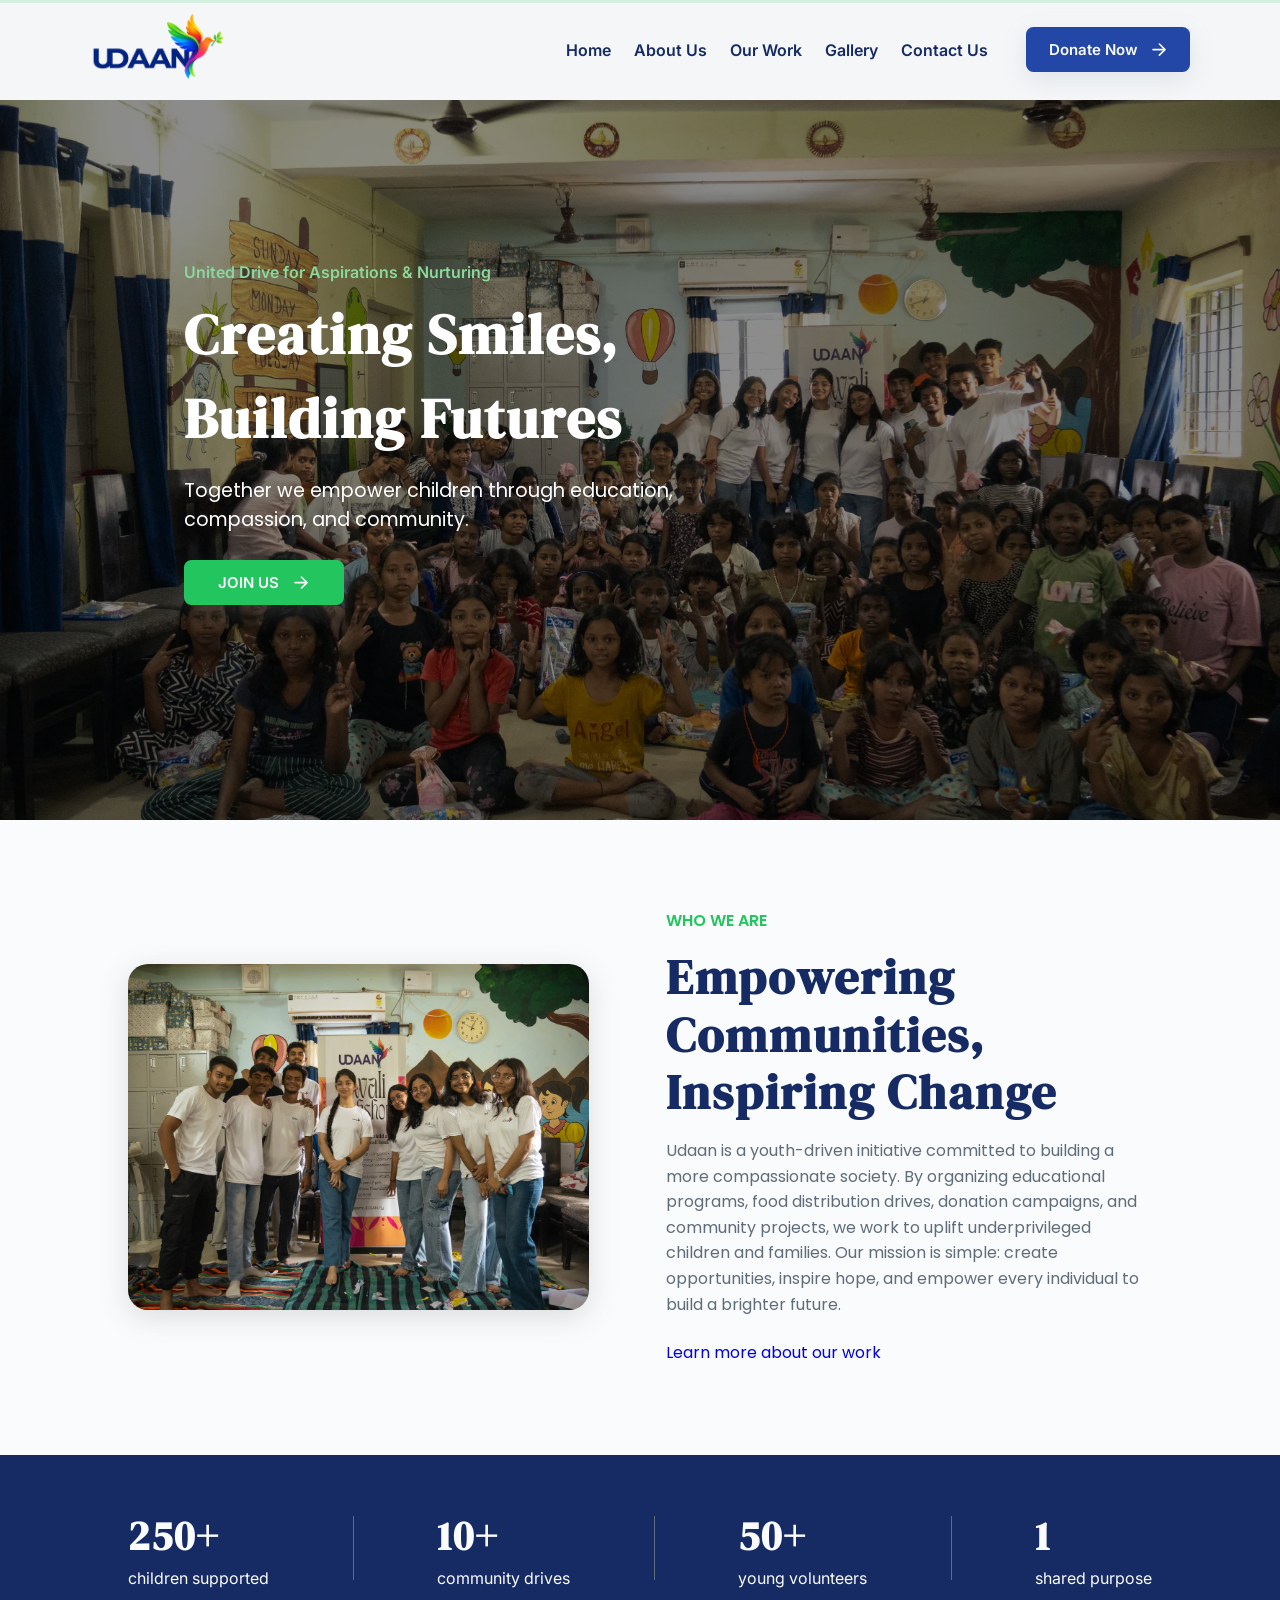
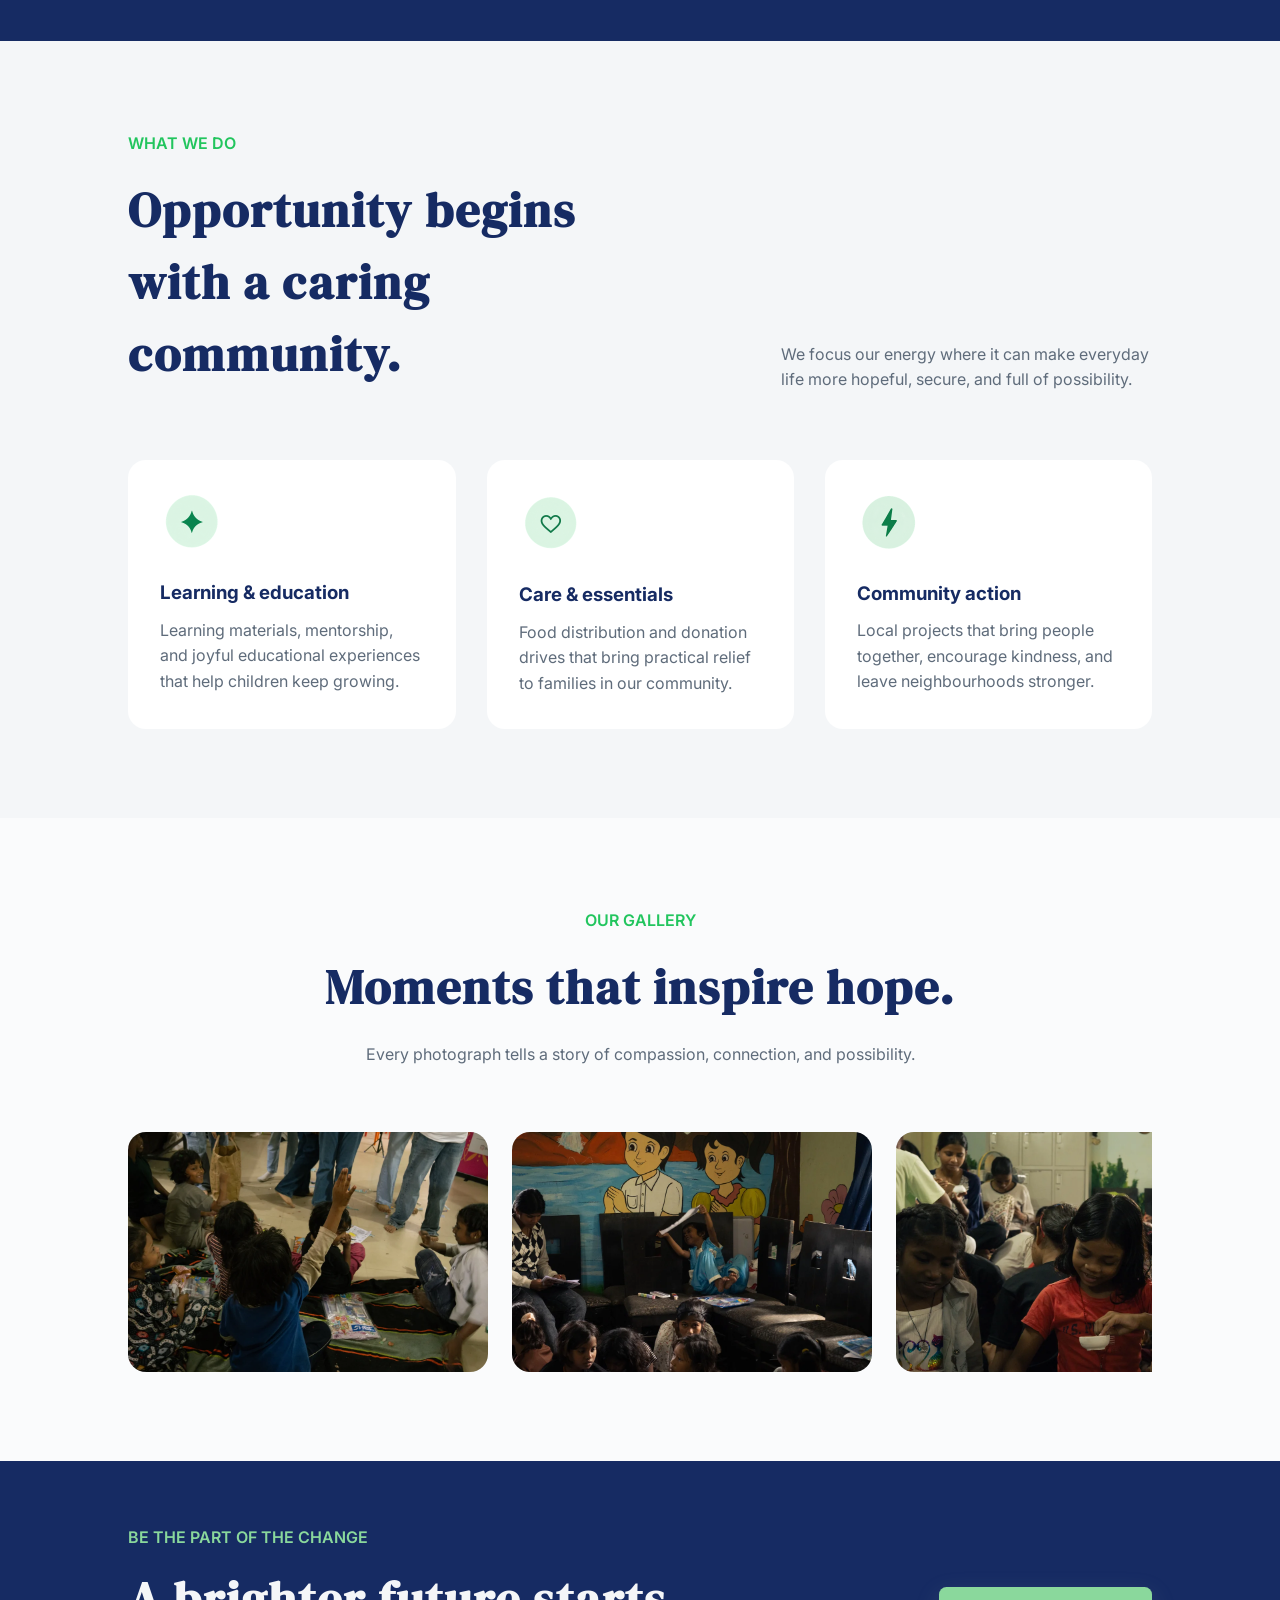
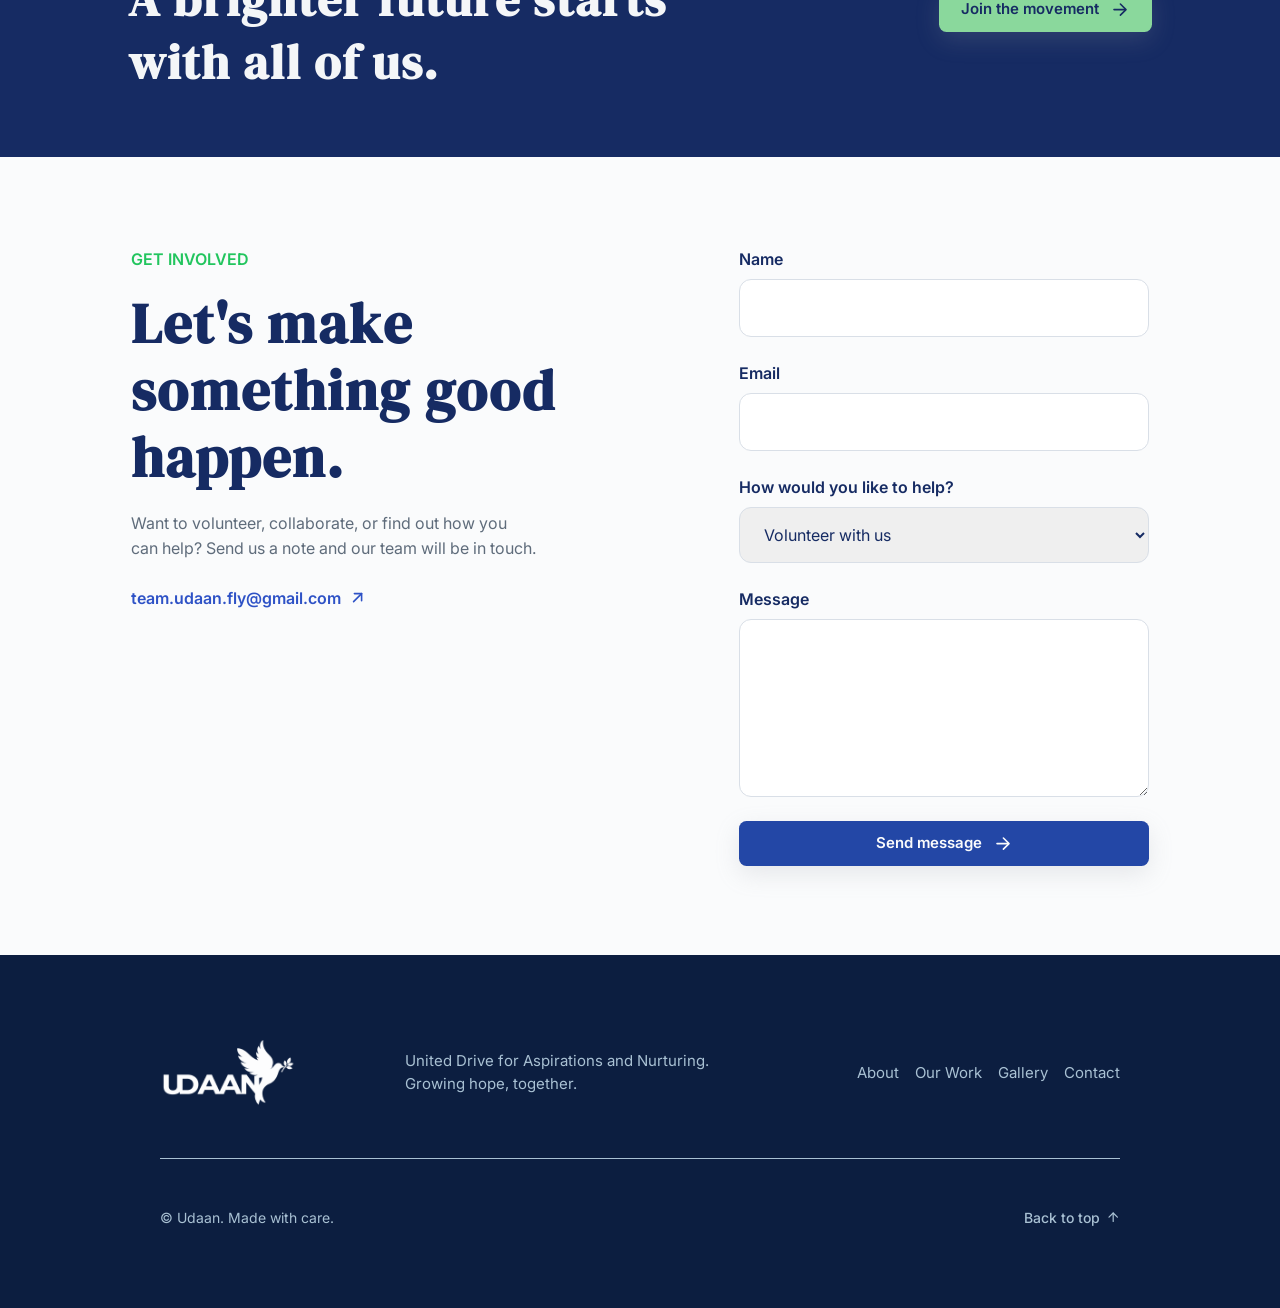
==== index.html @ dbf65c21 "Adjusted layout accross smaller screen sized devices" ====
<!DOCTYPE html>
<html lang="en">
<head>
   <meta charset="UTF-8">
   <meta name="viewport" content="width=device-width, initial-scale=1.0">
   <meta name="description"
          content="Udaan is a youth-led nonprofit organization dedicated to empowering underprivileged communities through education, community service, donation drives, and social impact initiatives.">
   <meta name="robots" content="index, follow">
   <link rel="icon"
          type="image/png"
          sizes="32x32"
          href="assets/icons/favicon.png">
   <link rel="canonical" href="https://udaan-website-9jr.pages.dev/">

   <!-- Open Graph (Facebook, WhatsApp, LinkedIn, Discord) -->
   <meta property="og:type" content="website">
   <meta property="og:url" content="https://udaan-website-9jr.pages.dev/">
   <meta property="og:site_name" content="Udaan">
   <meta property="og:locale" content="en_US">
   <meta property="og:title" content="Udaan | United Drive for Aspirations and Nurturing">
   <meta property="og:description" content="Building hope through education, compassion, and community. Join us in creating meaningful change.">
   <meta property="og:image" content="https://udaan-website-9jr.pages.dev/assets/img/og-image.jpg">
   <meta property="og:image:secure_url" content="https://udaan-website-9jr.pages.dev/assets/img/og-image.jpg">
   <meta property="og:image:type" content="image/jpeg">
   <meta property="og:image:width" content="1200">
   <meta property="og:image:height" content="630">
   <meta property="og:image:alt" content="Udaan - United Drive for Aspirations and Nurturing">

   <!-- Twitter / X Cards -->
   <meta name="twitter:card" content="summary_large_image">
   <meta name="twitter:url" content="https://udaan-website-9jr.pages.dev/">
   <meta name="twitter:title" content="Udaan | United Drive for Aspirations and Nurturing">
   <meta name="twitter:description" content="Building hope through education, compassion, and community. Join us in creating meaningful change.">
   <meta name="twitter:image" content="https://udaan-website-9jr.pages.dev/assets/img/og-image.jpg">
   <meta name="twitter:image:alt" content="Udaan - United Drive for Aspirations and Nurturing">

   <link
      rel="preload"
      as="image"
      href="assets/img/hero.webp">
   <title>Udaan - United Drive for Aspirations And Nurturing</title>
   <link rel="stylesheet" href="css/main.css">
</head>
<body>
   <!-- Loading Screen -->
   <div id="preloader" aria-hidden="true">
      <div class="preloader-inner">
         <img src="assets/logo/logo.webp" alt="Udaan Logo" class="preloader-logo" width="170" height="85">
         <div class="preloader-progress" role="progressbar" aria-label="Loading Udaan">
            <div class="preloader-progress-bar"></div>
         </div>
      </div>
   </div>
   <noscript>
      <style>#preloader { display: none !important; }</style>
   </noscript>
   <div class="scroll-progress" aria-hidden="true"><span class="scroll-progress-bar"></span></div>
   <header>
      <nav>
      <div class="logo" id="top">
         <a href="index.html">
            <img src="assets/logo/logo.webp" alt="Udaan - United Drive for Aspirations And Nurturing">
         </a>
      </div>
      <button class="nav-toggle" type="button" aria-expanded="false" aria-controls="primary-navigation" aria-label="Open navigation menu">
         <span></span><span></span><span></span>
      </button>
      <ul id="primary-navigation">
         <li><a href="#top">Home</a></li>
         <li><a href="#about">About Us</a></li>
         <li><a href="#our-work">Our Work</a></li>
         <li><a href="#gallery">Gallery</a></li>
         <li><a href="#contact">Contact Us</a></li>
      </ul>
      <a href="pages/donation.html" class="btn">
            <span>Donate Now</span>

            <svg
               class="arrow"
               xmlns="http://www.w3.org/2000/svg"
               viewBox="0 0 24 24"
               fill="none"
               stroke="currentColor"
               stroke-width="2"
               stroke-linecap="round"
               stroke-linejoin="round">

               <path d="M5 12h14"/>
               <path d="m13 5 7 7-7 7"/>
            </svg>
         </a>
   </nav>
   </header>
   
   <section class="hero">

      <img src="assets/img/hero.webp" class="hero-image" alt="Udaan-Background" fetchpriority="high" decoding="async">
   
      <div class="hero-content">
         <span class="accent-txt">United Drive for Aspirations & Nurturing</span>
         <h1>Creating Smiles, Building Futures</h1>

        <p>
            Together we empower children through education,
            compassion, and community.
        </p>

        <a href="http://tinyurl.com/join-team-udaan" class="btn">
            <span>JOIN US</span>

            <svg
               class="arrow"
               xmlns="http://www.w3.org/2000/svg"
               viewBox="0 0 24 24"
               fill="none"
               stroke="currentColor"
               stroke-width="2"
               stroke-linecap="round"
               stroke-linejoin="round">

               <path d="M5 12h14"/>
               <path d="m13 5 7 7-7 7"/>
            </svg>
         </a>
      </div>
   </section>
   <Section class="about" id="about">
      <img src="assets/img/about.webp" alt="About Udaan" loading="lazy" decoding="async">
      <div class="abt-content">
         <span class="accent-txt">
            WHO WE ARE
         </span>
         <h2>Empowering Communities, Inspiring Change</h2>
         <p>Udaan is a youth-driven initiative committed to building a more compassionate society. By organizing educational programs, food distribution drives, donation campaigns, and community projects, we work to uplift underprivileged children and families. Our mission is simple: create opportunities, inspire hope, and empower every individual to build a brighter future.</p>
         <a href="https://www.instagram.com/team.udaan.fly/">Learn more about our work</a>
      </div>
   </Section>
   <section class="stats">
      <div class="stats-card">
         <h2>250+</h2>
         children supported
      </div>
      <div class="line-vertical"></div>
      <div class="stats-card">
         <h2>10+</h2>
         community drives
      </div>
      <div class="line-vertical"></div>
      <div class="stats-card">
         <h2>50+</h2>
         young volunteers
      </div>
      <div class="line-vertical"></div>
      <div class="stats-card">
         <h2>1</h2>
         shared purpose
      </div>
   </section>
   <section class="our-work" id="our-work">
      <div class="our-work-content">
         <div class="our-work-content-left">
            <span class="accent-txt"> WHAT WE DO </span>
            <h2>Opportunity begins with a caring community.</h2>
         </div>
         <div class="our-work-content-right">
            <p>
               We focus our energy where it can make everyday life more hopeful, secure, and full of possibility.
            </p>
         </div>
      </div>
      <div class="our-work-cards">
         <div class="cards">
            <img src="assets/icons/sparkle.png" alt="icon" loading="lazy" decoding="async">
            <h3>Learning & education</h3>
            <p>Learning materials, mentorship, and joyful educational experiences that help children keep growing.</p>
         </div>
         <div class="cards">
            <img src="assets/icons/heart.png" alt="icon" loading="lazy" decoding="async">
            <h3>Care & essentials</h3>
            <p>Food distribution and donation drives that bring practical relief to families in our community.</p>
         </div>
         <div class="cards">
            <img src="assets/icons/bolt.png" alt="icon" loading="lazy" decoding="async">
            <h3>Community action</h3>
            <p>Local projects that bring people together, encourage kindness, and leave neighbourhoods stronger.</p>
         </div>
      </div>
   </section>
   <section class="gallery" id="gallery">
      <div class="gallery-content">
         <span class="accent-txt">OUR GALLERY</span>
         <h2>Moments that inspire hope.</h2>
         <p>Every photograph tells a story of compassion, connection, and possibility.</p>
      </div>
      <div class="carousel">
         <div class="carousel-track">

            <div class="carousel-img"><img src="assets/gallery/1.webp" alt="Gallery image 1" decoding="async"></div>
            <div class="carousel-img"><img src="assets/gallery/2.webp" alt="Gallery image 2" decoding="async"></div>
            <div class="carousel-img"><img src="assets/gallery/3.webp" alt="Gallery image 3" decoding="async"></div>
            <div class="carousel-img"><img src="assets/gallery/4.webp" alt="Gallery image 4" loading="lazy" decoding="async"></div>
            <div class="carousel-img"><img src="assets/gallery/5.webp" alt="Gallery image 5" loading="lazy" decoding="async"></div>

            <!-- Duplicate -->
            <div class="carousel-img"><img src="assets/gallery/1.webp" alt="Gallery image 1" decoding="async"></div>
            <div class="carousel-img"><img src="assets/gallery/2.webp" alt="Gallery image 2" decoding="async"></div>
            <div class="carousel-img"><img src="assets/gallery/3.webp" alt="Gallery image 3" decoding="async"></div>
            <div class="carousel-img"><img src="assets/gallery/4.webp" alt="Gallery image 4" loading="lazy" decoding="async"></div>
            <div class="carousel-img"><img src="assets/gallery/5.webp" alt="Gallery image 5" loading="lazy" decoding="async"></div>

         </div>
      </div>
   </section>
   <section class="join-movement">
      <div class="join-movement-left">
         <span class="accent-txt">BE THE PART OF THE CHANGE</span>
         <h2>A brighter future starts with all of us.</h2>
      </div>
      <div class="join-movement-right">
         <a href="#contact" class="btn">
            <span>Join the movement</span>

            <svg
               class="arrow"
               xmlns="http://www.w3.org/2000/svg"
               viewBox="0 0 24 24"
               fill="none"
               stroke="currentColor"
               stroke-width="2"
               stroke-linecap="round"
               stroke-linejoin="round">

               <path d="M5 12h14"/>
               <path d="m13 5 7 7-7 7"/>
            </svg>
         </a>
      </div>
   </section>
   <section class="work-together" id="contact">
      <div class="work-together-content">
         <span class="accent-txt">GET INVOLVED</span>
         <h2>Let's make something good happen.</h2>
         <p>Want to volunteer, collaborate, or find out how you <br> can help?  Send us a note and our team will be in touch.</p>
         <a href="mailto:team.udaan.fly@gmail.com" class="contact-link">
            <span>team.udaan.fly@gmail.com</span>

            <svg class="arrow" xmlns="http://www.w3.org/2000/svg"
               viewBox="0 0 24 24"
               fill="none"
               stroke="currentColor"
               stroke-width="2"
               stroke-linecap="round"
               stroke-linejoin="round">

               <path d="M7 17 17 7"/>
               <path d="M8 7h9v9"/>

            </svg>
         </a>
      </div>
      <form class="contact-form" action="https://api.web3forms.com/submit" method="POST">
         <input type="hidden" name="access_key" value="5a72891d-c85a-4fe2-9e20-1297d6a73a6e">

        <div class="form-group">
            <label for="name">Name</label>
            <input
                type="text"
                id="name"
                name="name"
                
                required>
        </div>

        <div class="form-group">
            <label for="email">Email</label>
            <input
                type="email"
                id="email"
                name="email"
                
                required>
        </div>

        <div class="form-group">
            <label for="help">How would you like to help?</label>

            <select id="help" name="help">
                <option value="volunteer">Volunteer with us</option>
                <option value="donate">Donate</option>
                <option value="partner">Partner with us</option>
                <option value="sponsor">Sponsor an event</option>
                <option value="other">Other</option>
            </select>
        </div>

        <div class="form-group">
            <label for="message">Message</label>

            <textarea
                id="message"
                name="message"
                rows="6"
                ></textarea>
        </div>

        <button type="submit" class="btn">
            <span>Send message</span>

            <svg
                class="arrow"
                xmlns="http://www.w3.org/2000/svg"
                width="20"
                height="20"
                viewBox="0 0 24 24"
                fill="none"
                stroke="currentColor"
                stroke-width="2"
                stroke-linecap="round"
                stroke-linejoin="round">

                <path d="M5 12h14"/>
                <path d="m13 5 7 7-7 7"/>

            </svg>
        </button>

      </form>
   </section>
   <footer>
      <div class="footer-up">
         <img src="assets/logo/logo.webp" alt="Udaan Logo" loading="lazy" decoding="async">
         <p>United Drive for Aspirations and Nurturing. <br> Growing hope, together.</p>
         <ul>
            <li><a href="#about">About</a></li>
            <li><a href="#our-work">Our Work</a></li>
            <li><a href="#gallery">Gallery</a></li>
            <li><a href="#contact">Contact</a></li>
         </ul>
      </div>
      <div class="line-horizontal"></div>
      <div class="footer-down">
         <span class="copyright">&copy; Udaan. Made with care.</span>
         <a href="#top" class="back-to-top">
            <span>Back to top</span>

            <svg
               class="arrow-up"
               xmlns="http://www.w3.org/2000/svg"
               viewBox="0 0 24 24"
               fill="none"
               stroke="currentColor"
               stroke-width="2"
               stroke-linecap="round"
               stroke-linejoin="round">

               <path d="M12 19V5"/>
               <path d="m5 12 7-7 7 7"/>

            </svg>
         </a>
      </div>
   </footer>
   <script src="js/script.js"></script>
</body>
</html>
---- css/main.css ----
@import url('https://fonts.googleapis.com/css2?family=Inter:wght@100..900&family=Montserrat:wght@100..900&family=Poppins:wght@100;200;300;400;500;600;700;800;900&display=swap');
@import url('https://fonts.googleapis.com/css2?family=DM+Serif+Display:ital@0;1&display=swap');

:root {
   --primary-bg: #FAFBFC;
   --secondary-bg: #F4F6F8;
   --darker-bg: #0C1E40;
   --cards: #ffffff;
   --primary-text: #162B63;
   --secondary-text: #5F6C7B;
   --primary-button: #2347A6;
   --button-hover: #1B3A8A;
   --Accent: #8AD89C;
   --border: #E5E7EB;
   --success: #22C55E;
}
*,
*::before,
*::after{
    box-sizing:border-box;
}
body,html {
   box-sizing: border-box;
   margin: 0;
   padding: 0;
   font-family: 'Inter', sans-serif;
   overflow-x: hidden !important;
}

body {
   background-color: var(--primary-bg);
   overflow-x: hidden;
}
a {
   text-decoration: none;
}
nav {
   background-color: var(--secondary-bg);
   display: flex;
   align-items: center;
   justify-content: center;
   padding: 0.8rem 8rem;
   white-space: nowrap;
   color: var(--primary-text);
}
.logo {
   width: 12%;
   margin-right: 28%;
}
.logo img {
   width: 100%;
}
nav ul {
   margin-right: 5%;
   list-style: none;
   display: flex;
   gap: 1.8rem;
   font-weight: 600;
   font-size: 17px;
}
ul li {
   cursor: pointer;
}
.btn {
   background-color: var(--primary-button);
   color: var(--primary-bg);
   display: inline-flex;
   align-items: center;
   justify-content: center;

   font-size: 15px;
   font-weight: 600;

   padding: 0.75em 1.5em;

   border: none;
   border-radius: 0.5em;

   cursor: pointer;
   box-shadow: rgba(149, 157, 165, 0.2) 0px 8px 24px;
}


.hero {
   position: relative;
    width: 100%;
    height: 80vh;
    overflow: hidden;

    display: flex;
    align-items: center;
    justify-content: center;
}
.hero-image {
    position: absolute;
    inset: 0;

    width: 100%;
    height: 100%;

    object-fit: cover;
    object-position: center 58%;

    z-index: -2;
}
.hero::before {
    content: "";
    position: absolute;
    inset: 0;
    background: rgba(0,0,0,.45);
    z-index: -1;
}
.hero-content {
    position: absolute;
    top: 10rem;
    left: 10rem;
    display: flex;
    flex-direction: column;
    color: white;
    max-width: 35rem;
    padding: 0 1.5rem;
}
.hero-content h1 {
   font-size: 3.5rem;
   margin: 0.6rem 0;
}
.hero-content p {
   font-family: 'Poppins', sans-serif;
   font-size: 1.2rem;
   margin-top: 0.4rem;
}
.hero-content span {
    color: var(--Accent);
}
.hero-content a {
    background-color: var(--success);
    color: var(--primary-bg);
    max-width: 10rem;
    white-space: nowrap;
    margin-top: 0.4rem;
}
.hero-content a span {
    color: var(--primary-bg);
}
.about {
   margin-top: 5rem;
   padding: 0 10rem;
   display: flex;
   gap: 4rem;
   font-family: 'Poppins';
   background-color: var(--primary-bg);
}
.about img {
   width: 45%;
   object-fit: cover;
   border-radius: 20px;
   box-shadow: rgba(100, 100, 111, 0.2) 0px 7px 29px 0px;
}
.abt-content {
    margin-top: 0.5rem;
}
.about h2 {
   font-size: 3rem;
   color: var(--primary-text);
   margin: 1rem 0;
   line-height: 1.2;
}
.about p {
   font-size: 1rem;
   line-height: 1.6;
   color: var(--secondary-text);
}



.stats {
    background-color: var(--primary-text);
    color: var(--primary-bg);
    display: flex;
    justify-content: space-between;
    margin-top: 5rem;
    padding: 3rem 10rem;
    align-items: center;
}
.stats-card h2 {
    margin: 0;
    font-size: 2.5rem;
}

.line-vertical {
    width: 0.5px;
    height: 4rem;
    background-color: var(--secondary-text);
}


.our-work {
    background-color: var(--secondary-bg);
    padding: 6rem 10rem;
    display: flex;
    flex-direction: column;
}
.our-work-content {
    display: flex;
    align-items: flex-end;
    gap: 10rem;
    margin-bottom: 2rem;
}
.our-work-content-left h2 {
    font-size: 3rem;
   color: var(--primary-text);
   margin: 1.2rem 0;
}

.our-work p {
    font-size: 1rem;
   line-height: 1.6;
   color: var(--secondary-text);
}

.our-work-cards {
    display: flex;
    gap: 3%;
}
.cards {
    background-color: var(--cards);
    padding: 2rem;
    border-radius: 18px;
}
.cards img {
    width: 4rem;
}


.gallery {
    padding: 6rem 10rem;
}
.gallery p {
    font-size: 1rem;
   line-height: 1.6;
   color: var(--secondary-text);
}
.gallery-content {
    text-align: center;
}
.gallery-content h2 {
    font-size: 3rem;
   color: var(--primary-text);
   margin: 1.2rem 0;
}
.carousel{
    margin-top:4rem;
    overflow-x: clip;
    position:relative;
}
.carousel-track{
    display:flex;
    width:max-content;
    gap:1.5rem;

    animation:scroll 28s linear infinite;
}
.carousel:hover .carousel-track{
    animation-play-state:paused;
}
.carousel-img{
    flex:0 0 auto;

    width:360px;
    height:240px;

    border-radius:18px;
   

    transition:.35s ease;
}
.carousel-img:hover{
    transform:scale(1.08);
    border-radius:18px;
}
.carousel-img img{
    width:100%;
    height:100%;

    object-fit:cover;
    border-radius:18px;

    transition:.45s ease;
}
/**.carousel-img:hover img{
    transform:scale(1.08);
}**/
@keyframes scroll{
    from{
        transform:translateX(0);
    }

    to{
        transform:translateX(calc(-50% - .75rem));
    }
}
.join-movement {
    background-color: var(--primary-text);
    display: flex;
    justify-content: space-between;
    gap: 10%;
    padding: 3rem 10rem;
    align-items: center;
}
.join-movement h2 {
    font-size: 3rem;
   color: var(--secondary-bg);
   margin: 1.2rem 0;
   line-height: 1.3;
   margin-bottom: 0;
}
.join-movement-left {
    max-width: 40rem;
}
.join-movement a {
    white-space: nowrap;
    background-color: var(--Accent);
    color: var(--primary-text);
    font-weight: 600;
}
.join-movement-left span {
    color: var(--Accent);
}




.work-together {
    padding: 5rem 10rem;
    display: flex;
    justify-content: center;
    gap: 20%;
}
.work-together-content {
    max-width: 30rem;
}
.work-together-content h2 {
    font-size: 3.5rem;
   color: var(--primary-text);
   margin: 1.2rem 0;
   line-height: 1.2;
}
.work-together-content p {
    font-size: 1rem;
   line-height: 1.6;
   color: var(--secondary-text);
}
.contact-link{
    display:inline-flex;
    align-items:center;
    gap:.4rem;

    color:#2E52C6;
    text-decoration:none;
    font-weight:600;
}

.arrow{
    width:1rem;
    height:1rem;
    transition:.25s ease;
}

.contact-link:hover .arrow{
    transform:translate(2px,-2px);
}
.contact-form{
    display:flex;
    flex-direction:column;
    gap:1.5rem;
    width: 40%;
}

.form-group{
    display:flex;
    flex-direction:column;
    gap:.5rem;
}
.form-group label{
    font-weight:600;
    color: var(--primary-text);
}

.form-group input,
.form-group select,
.form-group textarea{
    width:100%;
    color: var(--primary-text);
    padding:1rem 1.25rem;

    font:inherit;

    border:1px solid #d9dfe7;
    border-radius:12px;

    outline:none;

    transition:.25s;
}

.form-group textarea{
    resize:vertical;
}

.form-group input:focus,
.form-group select:focus,
.form-group textarea:focus{
    border-color:#2952CC;
    box-shadow:0 0 0 4px rgba(41,82,204,.15);
}


footer {
    background-color: var(--darker-bg);
    padding: 5rem 10rem;
    color: #A9C1D3;
    display: flex;
    flex-direction: column;
    gap: 3rem;
}
footer p {
    font-size: 15px;
}
.footer-up {
    display: flex;
    justify-content: space-between;
    align-items: center;
}
footer img {
    filter: brightness(0) invert(1);
    width: 8.5rem;
}
footer ul {
    display: flex;
    list-style: none;
    gap: 1rem;
    font-size: 15px;
}
.footer-down {
    font-size: 14px;
    display: flex;
    justify-content: space-between;
}
.back-to-top{
    display:inline-flex;
    align-items:center;
    gap:.35rem;

    color:#A9C1D3;
    text-decoration:none;
    font-weight:500;

    transition:.25s ease;
}

.arrow-up{
    width:.9rem;
    height:.9rem;
    transition:.25s ease;
}

.back-to-top:hover{
    opacity:.8;
}

.back-to-top:hover .arrow-up{
    transform:translateY(-3px);
}
.donation-hero {
    display: flex;
    justify-content: center;
    padding: 2rem 13rem;
}
.donation-hero img {
    width: 100%;
    border-radius: 25px;
}
.donation {
    padding: 5rem 10rem;
    display: flex;
    gap: 10rem;
    justify-content: center;
}
.donation-left {
    max-width: 50%;
}
.upi-box {
    margin-top: 2rem;
    display: flex;
    flex-direction: column;
    gap: 1rem;
}
.upi-id-container {
    display: flex;
    gap: 0.5rem;
    background-color: var(--cards);
    border-radius: 6px;
    padding: 0.5rem 1rem;
    border-width: 0.1px;
    border-style: solid;
    border-color: hwb(0 83% 17%);
    max-width: fit-content;
}
.donation-left p {
    color: var(--secondary-text);
}
.donation-right {
    max-width: 50%;
    display: flex;
    flex-direction: column;
    gap: 1rem;
    align-items: center;
}
.donation-right img {
    width: 20rem;
    background-color: var(--cards);
    border-radius: 18px;
    padding: 0.5rem;
    box-shadow: rgba(50, 50, 93, 0.25) 0px 2px 5px -1px, rgba(0, 0, 0, 0.3) 0px 1px 3px -1px;
}
.donation h2 {
    font-size: 3.5rem;
   color: var(--primary-text);
   margin: 1.2rem 0;
   line-height: 1.2;
}



/**General Styles**/
h1,
h2 {
    font-family: 'DM Serif Display';
    letter-spacing: 2px;
}
.accent-txt {
    font-size: 16px;
    color: var(--success);
    font-weight: 600;
}
.line-horizontal {
    width: 100%;
    height: 0.01rem;
    background-color: #A9C1D3;
}
.btn{
    display:inline-flex;
    align-items:center;
    gap:.70rem;
}

.arrow{
    width:1.2rem;
    height:1.2rem;

    transition:.3s ease;
}

.btn:hover .arrow{
    transform:translateX(4px);
}

/* Responsive refinements */
img {
    max-width: 100%;
}

body {
    color: var(--primary-text);
    line-height: 1.5;
}

button,
input,
select,
textarea {
    font: inherit;
}

button:focus-visible,
a:focus-visible,
input:focus-visible,
select:focus-visible,
textarea:focus-visible {
    outline: 3px solid rgba(138, 216, 156, .8);
    outline-offset: 3px;
}

nav {
    padding: .8rem clamp(1.25rem, 7vw, 8rem);
    gap: clamp(1rem, 3vw, 3rem);
    position: relative;
}

.logo {
    width: clamp(6rem, 11vw, 8.5rem);
    margin-right: auto;
    flex: 0 0 auto;
}

nav ul {
    margin: 0;
    padding: 0;
    gap: clamp(.85rem, 1.8vw, 1.8rem);
    font-size: clamp(.8rem, 1.3vw, 1rem);
}

nav ul a,
footer ul a {
    color: inherit;
}

nav ul a:hover,
footer ul a:hover {
    color: var(--primary-button);
}

.nav-toggle {
    display: none;
}

.btn {
    transition: background-color .2s ease, transform .2s ease;
}

.btn:hover {
    background-color: var(--button-hover);
    transform: translateY(-1px);
}

.hero-content h1,
.work-together-content h2,
.donation h2 {
    font-size: clamp(2.5rem, 5vw, 3.5rem);
}

.about h2,
.our-work-content-left h2,
.gallery-content h2,
.join-movement h2 {
    font-size: clamp(2.35rem, 4vw, 3rem);
}

.donation-hero {
    padding: clamp(1.25rem, 3vw, 2rem) clamp(1.25rem, 10vw, 13rem) 0;
}

.donation-hero img {
    aspect-ratio: 3 / 1;
    object-fit: cover;
}

.donation {
    padding: clamp(3rem, 6vw, 5rem) clamp(1.25rem, 8vw, 10rem);
    display: grid;
    grid-template-columns: minmax(0, 1fr) minmax(16rem, .8fr);
    gap: clamp(2.5rem, 8vw, 8rem);
    align-items: center;
}

.donation-left {
    max-width: 38rem;
}

.donation-right {
    max-width: none;
}

.upi-id-container {
    align-items: center;
    background-color: var(--cards);
    border-radius: 10px;
    width: fit-content;
    min-width: min(100%, 19rem);
}

.donation-right img {
    width: min(20rem, 100%);
}

.copy-btn {
    appearance: none;
    border: 0;
    background: transparent;
    color: var(--primary-button);
    border-radius: 6px;
    padding: .35rem;
    cursor: pointer;
    margin-left: auto;
}

.copy-btn:hover,
.copy-btn.is-copied {
    background: #eaf0ff;
}

.copy-btn.is-copied::after {
    content: "Copied";
    font-size: .75rem;
    font-weight: 600;
    margin-left: .35rem;
}

@media (max-width: 1024px) {
    .about,
    .stats,
    .our-work,
    .gallery,
    .join-movement,
    .work-together,
    footer {
        padding-left: 4rem;
        padding-right: 4rem;
    }

    .hero-content {
        left: 4rem;
    }

    .about,
    .our-work-content,
    .work-together {
        gap: 3rem;
    }

    .our-work-content {
        align-items: center;
    }

    .work-together {
        justify-content: space-between;
    }
}

@media (max-width: 768px) {
    nav {
        gap: .75rem;
        min-height: 4.75rem;
    }

    nav ul {
        display: none;
        position: absolute;
        z-index: 10;
        top: calc(100% + .35rem);
        left: 1rem;
        right: 1rem;
        flex-direction: column;
        gap: 0;
        padding: .5rem;
        background: var(--cards);
        border: 1px solid var(--border);
        border-radius: 12px;
        box-shadow: rgba(15, 30, 64, .15) 0 12px 30px;
    }

    nav ul.is-open {
        display: flex;
    }

    nav ul a {
        display: block;
        padding: .75rem 1rem;
        border-radius: 8px;
        font-size: 1rem;
    }

    nav ul a:hover {
        background: var(--secondary-bg);
    }

    .nav-toggle {
        display: inline-flex;
        flex-direction: column;
        justify-content: center;
        gap: .25rem;
        width: 2.5rem;
        height: 2.5rem;
        padding: .5rem;
        border: 1px solid var(--border);
        border-radius: .5rem;
        background: var(--cards);
        cursor: pointer;
        order: 2;
    }

    .nav-toggle span {
        display: block;
        width: 100%;
        height: 2px;
        background: var(--primary-text);
        transition: transform .2s ease, opacity .2s ease;
    }

    .nav-toggle.is-open span:nth-child(1) { transform: translateY(6px) rotate(45deg); }
    .nav-toggle.is-open span:nth-child(2) { opacity: 0; }
    .nav-toggle.is-open span:nth-child(3) { transform: translateY(-6px) rotate(-45deg); }

    nav > .btn {
        order: 3;
        font-size: .8rem;
        padding: .7em .85em;
        gap: .35rem;
        box-shadow: none;
    }

    .about,
    .our-work-content,
    .join-movement,
    .work-together {
        flex-direction: column;
        align-items: flex-start;
    }

    .about img,
    .contact-form,
    .donation-left,
    .donation-right {
        width: 100%;
        max-width: none;
    }

    .stats {
        display: grid;
        grid-template-columns: repeat(2, 1fr);
        align-items: start;
        gap: 1.75rem;
    }

    .line-vertical {
        display: none;
    }

    .our-work-cards {
        gap: 1rem;
    }

    .cards {
        padding: 1.35rem;
    }

    .carousel-img {
        width: 290px;
        height: 200px;
    }

    .join-movement-right {
        width: 100%;
        margin-top: 1.25rem;
    }

    .donation {
        display: flex;
        flex-direction: column;
    }

    .donation-right {
        align-items: flex-start;
    }

    .donation-right img {
        width: min(20rem, 90vw);
    }

    .footer-up {
        align-items: flex-start;
        flex-direction: column;
        gap: 1.25rem;
    }

    footer ul {
        margin: 0;
        padding: 0;
        flex-wrap: wrap;
    }
}

@media (max-width: 520px) {
    .logo {
        width: 5.5rem;
    }

    nav > .btn .arrow {
        display: none;
    }

    .hero {
        height: min(42rem, 72vh);
        min-height: 32rem;
        align-items: flex-end;
    }

    .hero-content {
        position: relative;
        inset: auto;
        padding: 0 1.5rem 3rem;
    }

    .hero-content p {
        font-size: 1rem;
    }

    .about,
    .stats,
    .our-work,
    .gallery,
    .join-movement,
    .work-together,
    footer {
        padding-left: 1.25rem;
        padding-right: 1.25rem;
    }

    .about,
    .our-work,
    .gallery,
    .work-together,
    footer {
        padding-top: 3.5rem;
        padding-bottom: 3.5rem;
    }

    .stats {
        margin-top: 0;
        padding-top: 2.25rem;
        padding-bottom: 2.25rem;
    }

    .our-work-cards {
        flex-direction: column;
    }

    .work-together-content p br {
        display: none;
    }

    .contact-form {
        gap: 1rem;
    }

    .donation-hero img {
        aspect-ratio: 16 / 9;
        border-radius: 16px;
    }

    .upi-id-container {
        width: 100%;
    }

    .footer-down {
        flex-direction: column;
        gap: 1rem;
    }
}

/* Donation page refinements */
.donation {
    position: relative;
    width: min(calc(100% - 2.5rem), 72rem);
    margin: clamp(2.5rem, 5vw, 4rem) auto clamp(4rem, 7vw, 6rem);
    padding: clamp(2.5rem, 5vw, 4.5rem);
    grid-template-columns: repeat(2, minmax(0, 1fr));
    gap: clamp(3rem, 8vw, 7rem);
    border: 1px solid var(--border);
    border-radius: 24px;
    background: var(--cards);
    box-shadow: 0 18px 45px rgba(22, 43, 99, .08);
}

.donation-left,
.donation-right {
    width: 100%;
    max-width: none;
    display: flex;
    flex-direction: column;
    align-items: center;
    text-align: center;
}

.donation-left h2 {
    margin-bottom: .85rem;
}

.donation-left > p {
    max-width: 31rem;
    margin: 0;
    color: var(--secondary-text);
}

.upi-box {
    width: 100%;
    align-items: center;
    margin-top: 2.25rem;
}

.upi-id-container {
    width: min(100%, 22rem);
    padding: .65rem .75rem .65rem 1rem;
    border-color: #d9dfe7;
    box-shadow: 0 4px 14px rgba(22, 43, 99, .05);
}

#upi-id {
    overflow-wrap: anywhere;
    font-weight: 600;
    color: var(--primary-text);
}

.copy-btn {
    display: inline-flex;
    align-items: center;
    justify-content: center;
    min-width: 2.5rem;
    min-height: 2.5rem;
}

.payment-hint {
    max-width: 22rem;
    margin: 0;
    color: var(--secondary-text);
    font-size: .9rem;
    line-height: 1.55;
}

.qr-frame {
    display: grid;
    place-items: center;
    width: min(100%, 21rem);
    margin: .25rem 0 0;
    padding: .65rem;
    border-radius: 22px;
    background: var(--secondary-bg);
}

.donation-right img {
    display: block;
    width: 100%;
    margin: 0;
    border-radius: 16px;
    box-shadow: none;
}

@media (min-width: 769px) {
    .donation::after {
        content: "";
        position: absolute;
        top: 16%;
        bottom: 16%;
        left: 50%;
        width: 1px;
        background: var(--border);
    }
}

@media (max-width: 768px) {
    .donation-hero {
        width: min(calc(100% - 2.5rem), 40rem);
        margin-inline: auto;
        padding: 1.5rem 0 0;
    }

    .donation {
        width: min(calc(100% - 2.5rem), 40rem);
        margin-top: 2rem;
        padding: clamp(2rem, 7vw, 3rem) clamp(1.25rem, 6vw, 2.5rem);
        gap: 3rem;
        border-radius: 20px;
    }

    .donation-left,
    .donation-right {
        align-items: center;
        text-align: center;
    }
}

@media (max-width: 520px) {
    .donation-hero {
        width: calc(100% - 2rem);
        padding-top: 1.25rem;
    }

    .donation {
        width: calc(100% - 2rem);
        margin-top: 1.5rem;
        margin-bottom: 3rem;
    }

    .upi-id-container,
    .qr-frame {
        width: 100%;
    }
}

/* Home page spacing and scroll progress */
.scroll-progress {
    position: fixed;
    z-index: 100;
    top: 0;
    left: 0;
    width: 100%;
    height: 3px;
    background: rgba(34, 197, 94, .16);
    pointer-events: none;
}

.scroll-progress-bar {
    display: block;
    width: 100%;
    height: 100%;
    background: var(--success);
    transform: scaleX(0);
    transform-origin: left center;
    transition: transform .08s linear;
}

.about {
    margin-top: clamp(4rem, 7vw, 7rem);
    padding-left: clamp(1.25rem, 10vw, 10rem);
    padding-right: clamp(1.25rem, 10vw, 10rem);
    gap: clamp(3rem, 6vw, 6rem);
    align-items: center;
}

.abt-content {
    margin-top: 0;
}

.abt-content p {
    margin-bottom: 1.5rem;
}

.stats {
    margin-top: clamp(4rem, 7vw, 7rem);
    padding: clamp(2.5rem, 4vw, 3.75rem) clamp(1.25rem, 10vw, 10rem);
}

.our-work,
.gallery {
    padding: clamp(4.5rem, 7vw, 6.5rem) clamp(1.25rem, 10vw, 10rem);
}

.our-work-content {
    gap: clamp(3rem, 9vw, 8rem);
    margin-bottom: clamp(2.5rem, 4vw, 3.5rem);
}

.cards h3 {
    margin: 1.25rem 0 .65rem;
}

.cards p {
    margin: 0;
}

.gallery-content p {
    max-width: 38rem;
    margin: 0 auto;
}

.carousel {
    margin-top: clamp(2.5rem, 5vw, 4rem);
}

.join-movement {
    padding: clamp(2.75rem, 5vw, 4rem) clamp(1.25rem, 10vw, 10rem);
}

.work-together {
    padding: clamp(4.5rem, 7vw, 6rem) clamp(1.25rem, 10vw, 10rem);
    gap: clamp(3rem, 10vw, 10rem);
}

.work-together-content p {
    margin-bottom: 1.5rem;
}

@media (max-width: 768px) {
    .about {
        margin-top: 0;
        gap: 2.5rem;
    }

    .about,
    .our-work,
    .gallery,
    .work-together {
        padding-top: 4.25rem;
        padding-bottom: 4.25rem;
    }

    .stats {
        margin-top: 0;
        padding-top: 2.75rem;
        padding-bottom: 2.75rem;
    }

    .our-work-content {
        gap: 1.25rem;
        margin-bottom: 2.5rem;
    }

    .work-together {
        gap: 2.75rem;
    }
}

@media (max-width: 620px) {
    .our-work-cards {
        flex-direction: column;
        gap: 1.25rem;
    }
}

@media (max-width: 520px) {
    .about,
    .our-work,
    .gallery,
    .work-together {
        padding-top: 3.5rem;
        padding-bottom: 3.5rem;
    }

    .about {
        margin-top: 0;
        gap: 2rem;
    }

    .stats {
        margin-top: 0;
        padding-top: 2.25rem;
        padding-bottom: 2.25rem;
    }

    .our-work-content {
        margin-bottom: 2rem;
    }

    .carousel {
        margin-top: 2.25rem;
    }

    .join-movement {
        padding-top: 2.75rem;
        padding-bottom: 2.75rem;
    }

    footer img {
        width: 6.5rem;
    }
}

/* Compact phone spacing (including 320px-wide screens) */
@media (max-width: 412px) {
    nav {
        min-height: 4.25rem;
        padding-left: 1rem;
        padding-right: 1rem;
        gap: .5rem;
    }

    .logo {
        width: 5.15rem;
    }

    .nav-toggle {
        width: 2.5rem;
        height: 2.5rem;
    }

    nav > .btn {
        padding: .75em .9em;
        font-size: .8rem;
        min-height: 2.5rem;
    }

    .hero {
        height: min(30rem, 72svh);
        min-height: 26rem;
    }

    .hero-content {
        max-width: 100%;
        padding: 0 1.25rem 2.25rem;
    }

    .hero-content h1 {
        font-size: clamp(2rem, 10vw, 2.35rem);
        line-height: 1.08;
        letter-spacing: 1px;
        margin: .45rem 0 .7rem;
    }

    .hero-content p {
        margin: 0;
        font-size: .95rem;
        line-height: 1.55;
    }

    .hero-content a {
        margin-top: 1rem;
        padding: .7em 1.1em;
    }

    .accent-txt {
        font-size: .75rem;
        letter-spacing: .02em;
    }

    .about,
    .our-work,
    .gallery,
    .work-together,
    footer {
        padding-left: 1rem;
        padding-right: 1rem;
    }

    .about,
    .our-work,
    .gallery,
    .work-together {
        padding-top: 3rem;
        padding-bottom: 3rem;
    }

    .about {
        margin-top: 0;
        gap: 1.75rem;
    }

    .about img {
        border-radius: 16px;
    }

    .about h2,
    .our-work-content-left h2,
    .gallery-content h2,
    .join-movement h2,
    .work-together-content h2,
    .donation h2 {
        font-size: 2.1rem;
        line-height: 1.15;
        letter-spacing: 1px;
    }

    .about p,
    .our-work p,
    .gallery p,
    .work-together-content p {
        font-size: .95rem;
        line-height: 1.55;
    }

    .stats {
        margin-top: 0;
        gap: 1.25rem;
        padding: 2rem 1rem;
    }

    .stats-card h2 {
        font-size: 2rem;
    }

    .our-work-content {
        gap: 1rem;
        margin-bottom: 1.75rem;
    }

    .cards {
        padding: 1.25rem;
        border-radius: 14px;
    }

    .cards img {
        width: 3.25rem;
    }

    .cards h3 {
        margin-top: 1rem;
    }

    .carousel-img {
        width: 250px;
        height: 175px;
    }

    .join-movement {
        padding: 2.5rem 1rem;
    }

    .work-together {
        gap: 2.25rem;
    }

    .contact-form {
        gap: .9rem;
    }

    .form-group input,
    .form-group select,
    .form-group textarea {
        padding: .85rem 1rem;
        border-radius: 10px;
    }

    footer {
        padding-top: 3rem;
        padding-bottom: 3rem;
        gap: 2rem;
    }
}

@media (max-width: 412px) and (max-height: 500px) {
    .hero {
        height: 26rem;
        min-height: 0;
    }
}

/* ==========================================================================
   Preloader / Loading Screen
   ========================================================================== */
#preloader {
    position: fixed;
    top: 0;
    left: 0;
    width: 100%;
    height: 100%;
    background-color: var(--primary-bg, #FAFBFC);
    display: flex;
    align-items: center;
    justify-content: center;
    z-index: 999999;
    opacity: 1;
    visibility: visible;
    transition: opacity 0.4s ease, visibility 0.4s ease;
}

#preloader.preloader-hidden {
    opacity: 0;
    visibility: hidden;
    pointer-events: none;
}

.preloader-inner {
    display: flex;
    flex-direction: column;
    align-items: center;
    justify-content: center;
    gap: 1.5rem;
    padding: 1.5rem;
    text-align: center;
}

.preloader-logo {
    width: clamp(120px, 18vw, 170px);
    height: auto;
    animation: preloaderPulse 1.8s ease-in-out infinite;
    user-select: none;
    -webkit-user-select: none;
}

.preloader-progress {
    width: 140px;
    height: 4px;
    background: rgba(22, 43, 99, 0.08);
    border-radius: 999px;
    overflow: hidden;
    position: relative;
}

.preloader-progress-bar {
    position: absolute;
    top: 0;
    left: -50%;
    width: 50%;
    height: 100%;
    background: linear-gradient(90deg, var(--Accent, #8AD89C), var(--success, #22C55E));
    border-radius: 999px;
    animation: preloaderSlide 1.25s cubic-bezier(0.4, 0, 0.2, 1) infinite;
}

@keyframes preloaderPulse {
    0%, 100% {
        transform: scale(1);
        opacity: 0.9;
    }
    50% {
        transform: scale(1.03);
        opacity: 1;
    }
}

@keyframes preloaderSlide {
    0% {
        left: -50%;
    }
    100% {
        left: 100%;
    }
}

@media (prefers-reduced-motion: reduce) {
    #preloader {
        transition: none;
    }
    .preloader-logo,
    .preloader-progress-bar {
        animation: none;
    }
}
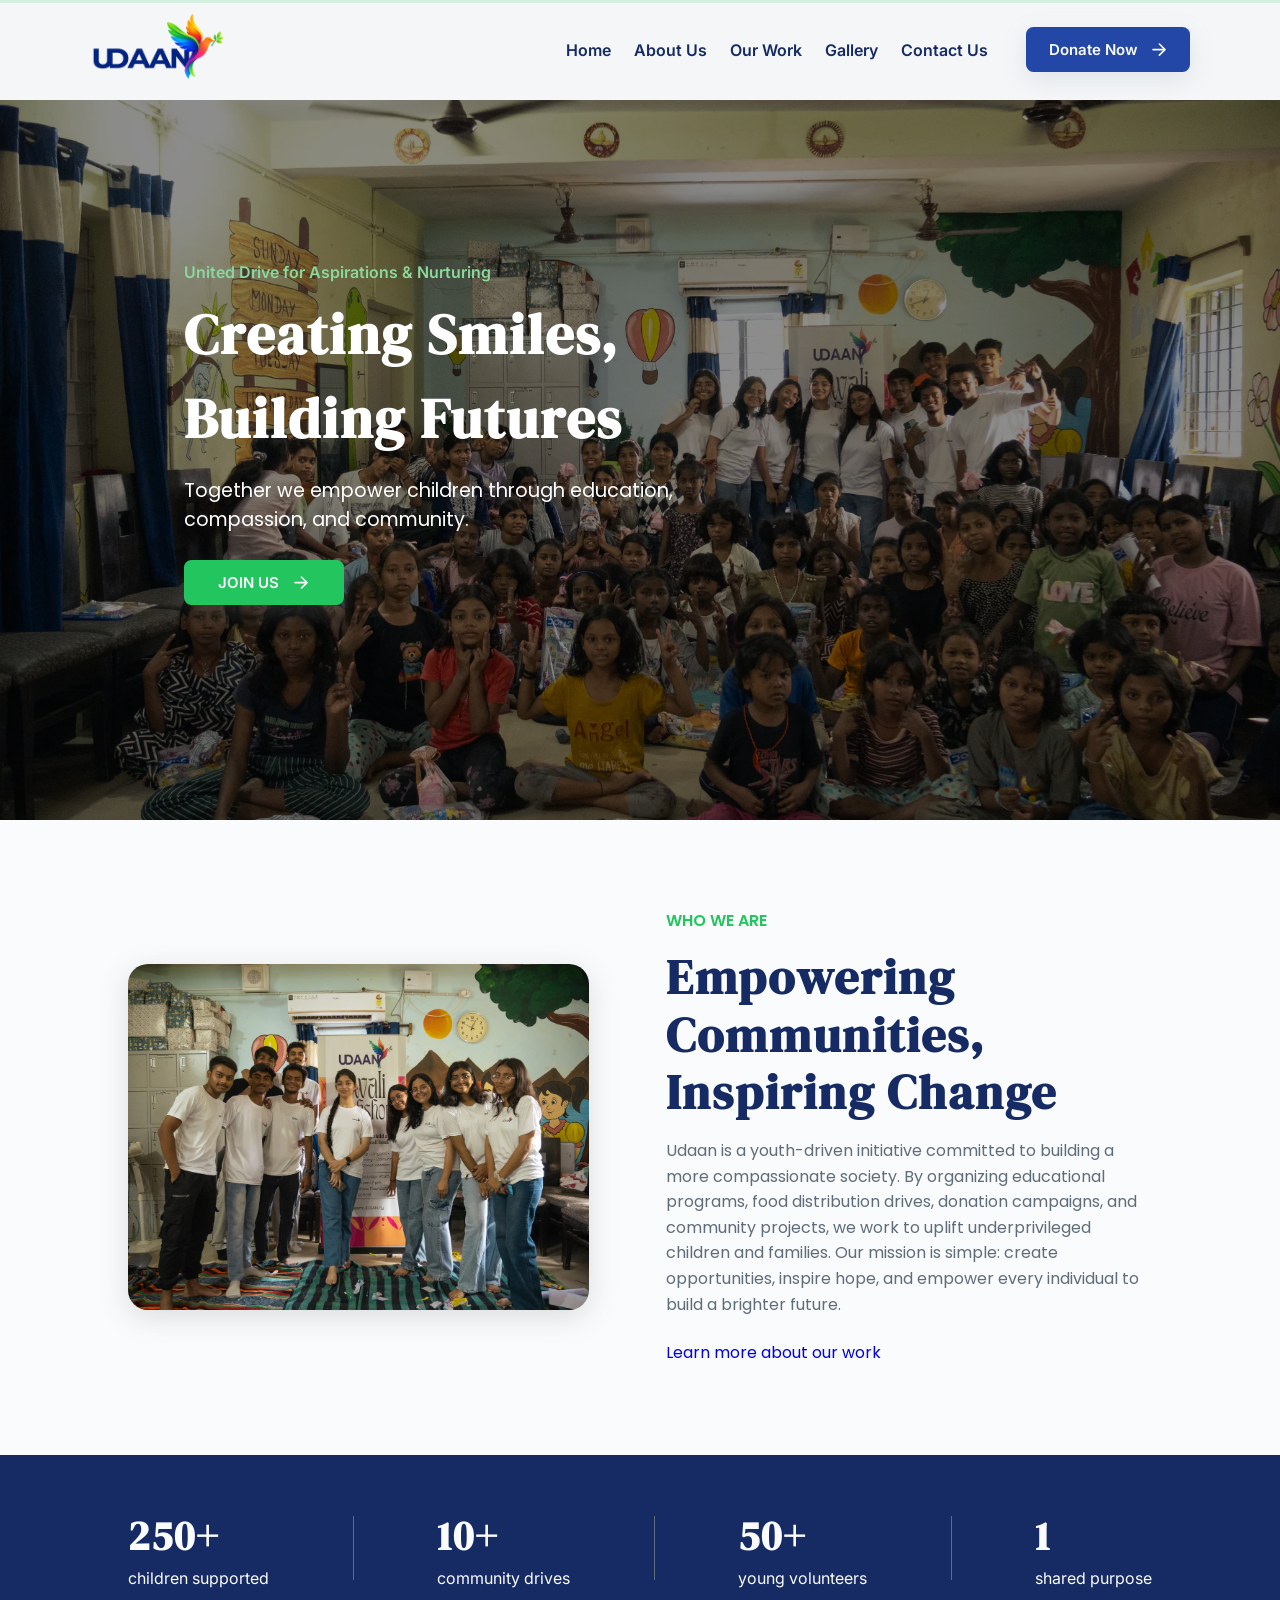
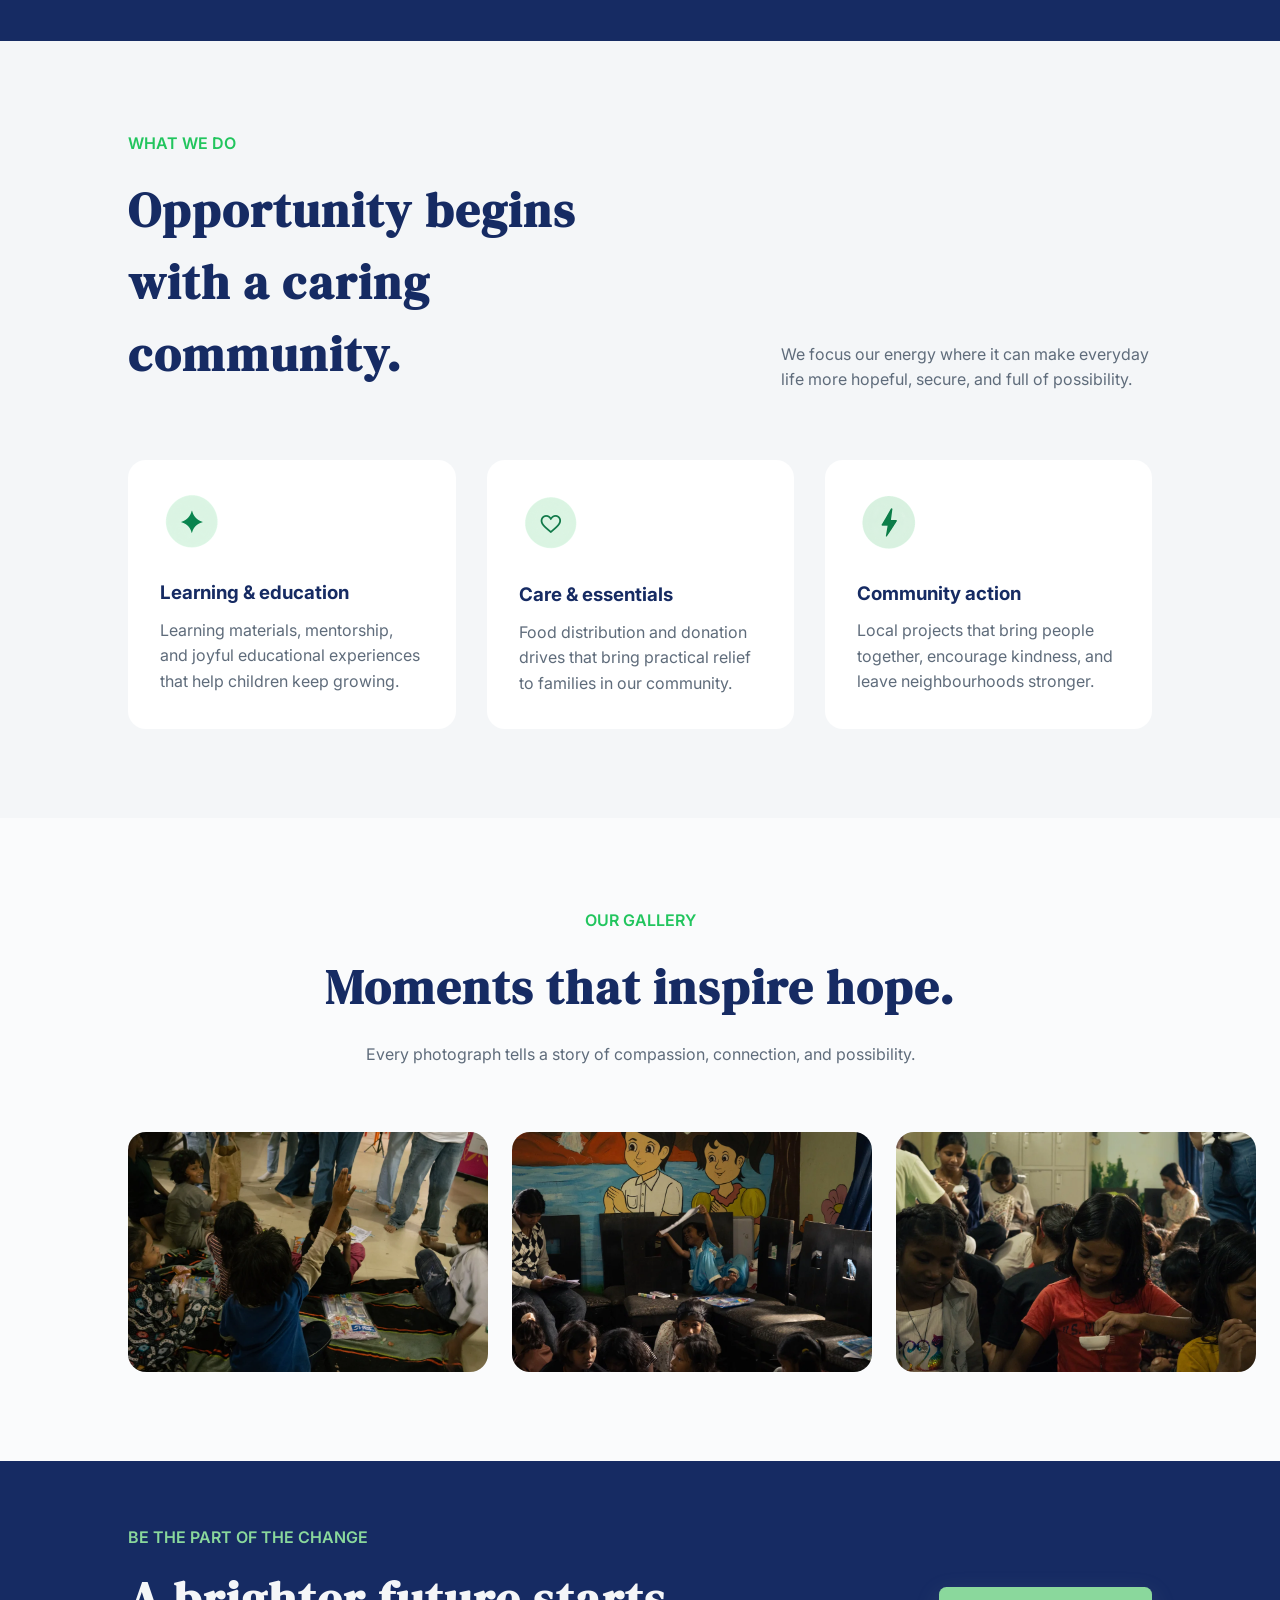
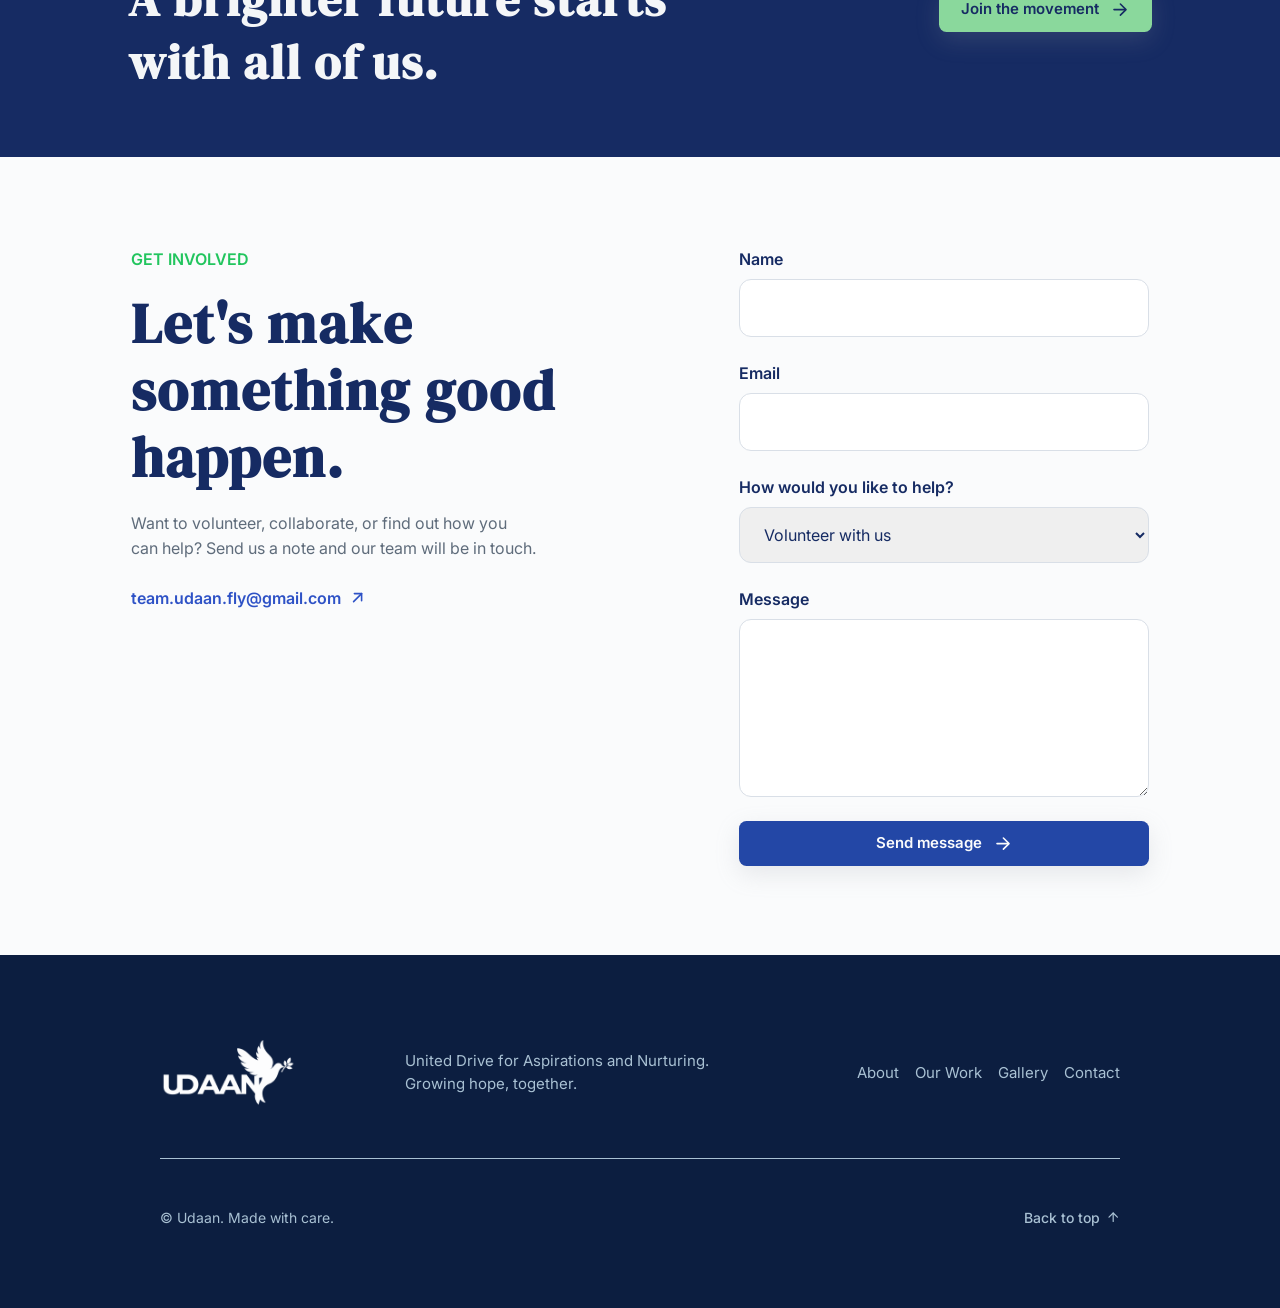
==== commit ca36f096: "Updated enquiry form's settings" ====
--- a/index.html
+++ b/index.html
@@ -258,7 +258,7 @@
             </svg>
          </a>
       </div>
-      <form class="contact-form" action="https://api.web3forms.com/submit" method="POST">
+      <form id="contact-form" class="contact-form" action="https://api.web3forms.com/submit" method="POST" novalidate>
          <input type="hidden" name="access_key" value="5a72891d-c85a-4fe2-9e20-1297d6a73a6e">
 
         <div class="form-group">
@@ -303,8 +303,8 @@
                 ></textarea>
         </div>
 
-        <button type="submit" class="btn">
-            <span>Send message</span>
+        <button type="submit" id="contact-submit-btn" class="btn">
+            <span id="contact-btn-label">Send message</span>
 
             <svg
                 class="arrow"
@@ -324,6 +324,8 @@
             </svg>
         </button>
 
+        <p id="contact-status" class="form-status" role="status" aria-live="polite" hidden></p>
+
       </form>
    </section>
    <footer>
--- a/css/main.css
+++ b/css/main.css
@@ -234,6 +234,7 @@
 
 .gallery {
     padding: 6rem 10rem;
+    overflow-x: clip;
 }
 .gallery p {
     font-size: 1rem;
@@ -250,7 +251,6 @@
 }
 .carousel{
     margin-top:4rem;
-    overflow-x: clip;
     position:relative;
 }
 .carousel-track{
@@ -647,12 +647,15 @@
 }
 
 .donation-hero {
-    padding: clamp(1.25rem, 3vw, 2rem) clamp(1.25rem, 10vw, 13rem) 0;
+    width: min(calc(100% - 2.5rem), 72rem);
+    margin-inline: auto;
+    padding: clamp(1.25rem, 3vw, 2rem) 0 0;
 }
 
 .donation-hero img {
-    aspect-ratio: 3 / 1;
-    object-fit: cover;
+    width: 100%;
+    height: auto;
+    display: block;
 }
 
 .donation {
@@ -944,8 +947,7 @@
     }
 
     .donation-hero img {
-        aspect-ratio: 16 / 9;
-        border-radius: 16px;
+        border-radius: 12px;
     }
 
     .upi-id-container {
@@ -963,16 +965,24 @@
     position: relative;
     width: min(calc(100% - 2.5rem), 72rem);
     margin: clamp(2.5rem, 5vw, 4rem) auto clamp(4rem, 7vw, 6rem);
-    padding: clamp(2.5rem, 5vw, 4.5rem);
+    padding: clamp(2.25rem, 4.5vw, 3.75rem);
     grid-template-columns: repeat(2, minmax(0, 1fr));
-    gap: clamp(3rem, 8vw, 7rem);
+    gap: clamp(2.5rem, 6vw, 5.5rem);
     border: 1px solid var(--border);
     border-radius: 24px;
     background: var(--cards);
     box-shadow: 0 18px 45px rgba(22, 43, 99, .08);
 }
 
-.donation-left,
+.donation-left {
+    width: 100%;
+    max-width: none;
+    display: flex;
+    flex-direction: column;
+    align-items: stretch;
+    text-align: left;
+}
+
 .donation-right {
     width: 100%;
     max-width: none;
@@ -983,7 +993,7 @@
 }
 
 .donation-left h2 {
-    margin-bottom: .85rem;
+    margin: .5rem 0 .75rem;
 }
 
 .donation-left > p {
@@ -992,22 +1002,158 @@
     color: var(--secondary-text);
 }
 
-.upi-box {
+.donation-form {
+    display: flex;
+    flex-direction: column;
+    gap: 1.15rem;
+    margin-top: 1.75rem;
+}
+
+.donation-form .form-group label {
+    font-size: .92rem;
+}
+
+.required-mark {
+    color: #dc2626;
+}
+
+.optional-label {
+    font-weight: 400;
+    font-size: .85em;
+    color: var(--secondary-text);
+}
+
+.donation-form .form-group input {
+    background-color: var(--primary-bg);
+    padding: .85rem 1.05rem;
+}
+
+.form-group input.is-invalid,
+.form-group select.is-invalid,
+.form-group textarea.is-invalid {
+    border-color: #dc2626;
+    box-shadow: 0 0 0 3px rgba(220, 38, 38, .12);
+}
+
+.donation-row {
+    display: grid;
+    grid-template-columns: repeat(2, minmax(0, 1fr));
+    gap: 1rem;
+}
+
+.amount-presets {
+    display: flex;
+    flex-wrap: wrap;
+    gap: .5rem;
+    margin-bottom: .35rem;
+}
+
+.amount-chip {
+    appearance: none;
+    border: 1.5px solid var(--border);
+    background: var(--secondary-bg);
+    color: var(--primary-text);
+    border-radius: 10px;
+    padding: .5rem .85rem;
+    font-size: .9rem;
+    font-weight: 600;
+    cursor: pointer;
+    transition: background-color .2s ease, border-color .2s ease, color .2s ease, transform .15s ease, box-shadow .2s ease;
+}
+
+.amount-chip:hover {
+    border-color: var(--primary-button);
+    background: #eef2ff;
+}
+
+.amount-chip.is-active {
+    background: var(--primary-button);
+    border-color: var(--primary-button);
+    color: var(--primary-bg);
+    box-shadow: 0 4px 12px rgba(35, 71, 166, .2);
+}
+
+.amount-input-wrap {
+    position: relative;
+    display: flex;
+    align-items: center;
+}
+
+.currency-prefix {
+    position: absolute;
+    left: 1.05rem;
+    font-weight: 700;
+    color: var(--primary-text);
+    pointer-events: none;
+}
+
+.donation-form .amount-input-wrap input {
+    padding-left: 2.15rem;
+    font-weight: 600;
+}
+
+.donation-pay-btn {
     width: 100%;
+    margin-top: .25rem;
+    padding: .95rem 1.25rem;
+    font-size: 1rem;
+    white-space: nowrap;
+    border-radius: 12px;
+    background-color: var(--primary-button);
+    color: var(--primary-bg);
+}
+
+.form-status,
+.donation-status {
+    margin: 0;
+    padding: .8rem 1rem;
+    border-radius: 10px;
+    font-size: .9rem;
+    line-height: 1.5;
+    background: rgba(138, 216, 156, .18);
+    border: 1px solid rgba(34, 197, 94, .35);
+    color: var(--primary-text);
+}
+
+.form-status.is-error,
+.donation-status.is-error {
+    background: #fef2f2;
+    border-color: #fecaca;
+    color: #991b1b;
+}
+
+.qr-amount-badge {
+    display: inline-flex;
     align-items: center;
-    margin-top: 2.25rem;
+    gap: .35rem;
+    padding: .38rem .95rem;
+    border-radius: 999px;
+    background: rgba(138, 216, 156, .22);
+    color: var(--primary-text);
+    font-size: .92rem;
+    margin-bottom: .35rem;
+}
+
+.qr-amount-badge strong {
+    font-weight: 700;
+    color: var(--primary-button);
 }
 
 .upi-id-container {
-    width: min(100%, 22rem);
-    padding: .65rem .75rem .65rem 1rem;
+    width: min(100%, 19.5rem);
+    padding: .55rem .65rem .55rem 1rem;
     border-color: #d9dfe7;
     box-shadow: 0 4px 14px rgba(22, 43, 99, .05);
+}
+
+.upi-id-compact {
+    margin-top: .35rem;
 }
 
 #upi-id {
     overflow-wrap: anywhere;
     font-weight: 600;
+    font-size: .95rem;
     color: var(--primary-text);
 }
 
@@ -1027,30 +1173,89 @@
     line-height: 1.55;
 }
 
+.qr-placeholder[hidden],
+.qr-panel[hidden] {
+    display: none;
+}
+
+.qr-placeholder {
+    width: min(100%, 21rem);
+    min-height: 22rem;
+    padding: 2rem 1.5rem;
+    border-radius: 22px;
+    border: 1.5px dashed #cbd5e1;
+    background: var(--secondary-bg);
+    display: flex;
+    flex-direction: column;
+    align-items: center;
+    justify-content: center;
+    text-align: center;
+    gap: .85rem;
+}
+
+.qr-placeholder-icon {
+    width: 4.25rem;
+    height: 4.25rem;
+    border-radius: 16px;
+    background: var(--cards);
+    border: 1px solid var(--border);
+    display: grid;
+    place-items: center;
+    font-size: 2rem;
+    color: var(--primary-button);
+    box-shadow: 0 8px 20px rgba(22, 43, 99, .06);
+}
+
+.qr-placeholder h3 {
+    margin: 0;
+    font-size: 1.2rem;
+    color: var(--primary-text);
+}
+
+.qr-panel {
+    width: 100%;
+    display: flex;
+    flex-direction: column;
+    align-items: center;
+    text-align: center;
+    gap: .75rem;
+}
+
 .qr-frame {
     display: grid;
     place-items: center;
-    width: min(100%, 21rem);
+    width: min(100%, 18.5rem);
     margin: .25rem 0 0;
-    padding: .65rem;
+    padding: .85rem;
     border-radius: 22px;
-    background: var(--secondary-bg);
-}
-
+    background: #ffffff;
+    border: 1px solid var(--border);
+    box-shadow: 0 10px 26px rgba(22, 43, 99, .06);
+    transition: box-shadow .25s ease, border-color .25s ease, transform .25s ease;
+}
+
+.qr-frame.is-highlighted {
+    border-color: var(--success);
+    box-shadow: 0 0 0 4px rgba(34, 197, 94, .18), 0 12px 28px rgba(22, 43, 99, .08);
+}
+
+.qr-frame svg,
 .donation-right img {
     display: block;
     width: 100%;
+    height: auto;
     margin: 0;
-    border-radius: 16px;
+    border-radius: 12px;
     box-shadow: none;
+    padding: 0;
 }
 
 @media (min-width: 769px) {
     .donation::after {
         content: "";
         position: absolute;
-        top: 16%;
-        bottom: 16%;
+        top: 14%;
+        bottom: 14%;
         left: 50%;
         width: 1px;
         background: var(--border);
@@ -1067,15 +1272,32 @@
     .donation {
         width: min(calc(100% - 2.5rem), 40rem);
         margin-top: 2rem;
-        padding: clamp(2rem, 7vw, 3rem) clamp(1.25rem, 6vw, 2.5rem);
-        gap: 3rem;
+        padding: clamp(1.75rem, 6vw, 2.75rem) clamp(1.25rem, 5vw, 2.25rem);
+        gap: 2.5rem;
         border-radius: 20px;
     }
 
-    .donation-left,
+    .donation-left {
+        align-items: stretch;
+        text-align: left;
+    }
+
     .donation-right {
         align-items: center;
         text-align: center;
+    }
+}
+
+@media (max-width: 620px) {
+    .donation-row {
+        grid-template-columns: 1fr;
+    }
+}
+
+/* Phones only (portrait <= 600px or coarse-pointer landscape phones): hide QR feature completely */
+@media (max-width: 600px), (pointer: coarse) and (max-height: 500px) and (max-width: 920px) {
+    .donation-right {
+        display: none !important;
     }
 }
 
@@ -1089,11 +1311,23 @@
         width: calc(100% - 2rem);
         margin-top: 1.5rem;
         margin-bottom: 3rem;
+        padding: 1.5rem 1.15rem;
     }
 
     .upi-id-container,
     .qr-frame {
         width: 100%;
+        max-width: 19rem;
+    }
+
+    .donation-form .amount-input-wrap input {
+        padding-left: 2.15rem;
+    }
+
+    .donation-pay-btn {
+        padding: .85rem .9rem;
+        font-size: clamp(.82rem, 3.6vw, .95rem);
+        gap: .45rem;
     }
 }
 
@@ -1409,6 +1643,10 @@
         border-radius: 10px;
     }
 
+    .donation-form .amount-input-wrap input {
+        padding-left: 2.15rem;
+    }
+
     footer {
         padding-top: 3rem;
         padding-bottom: 3rem;
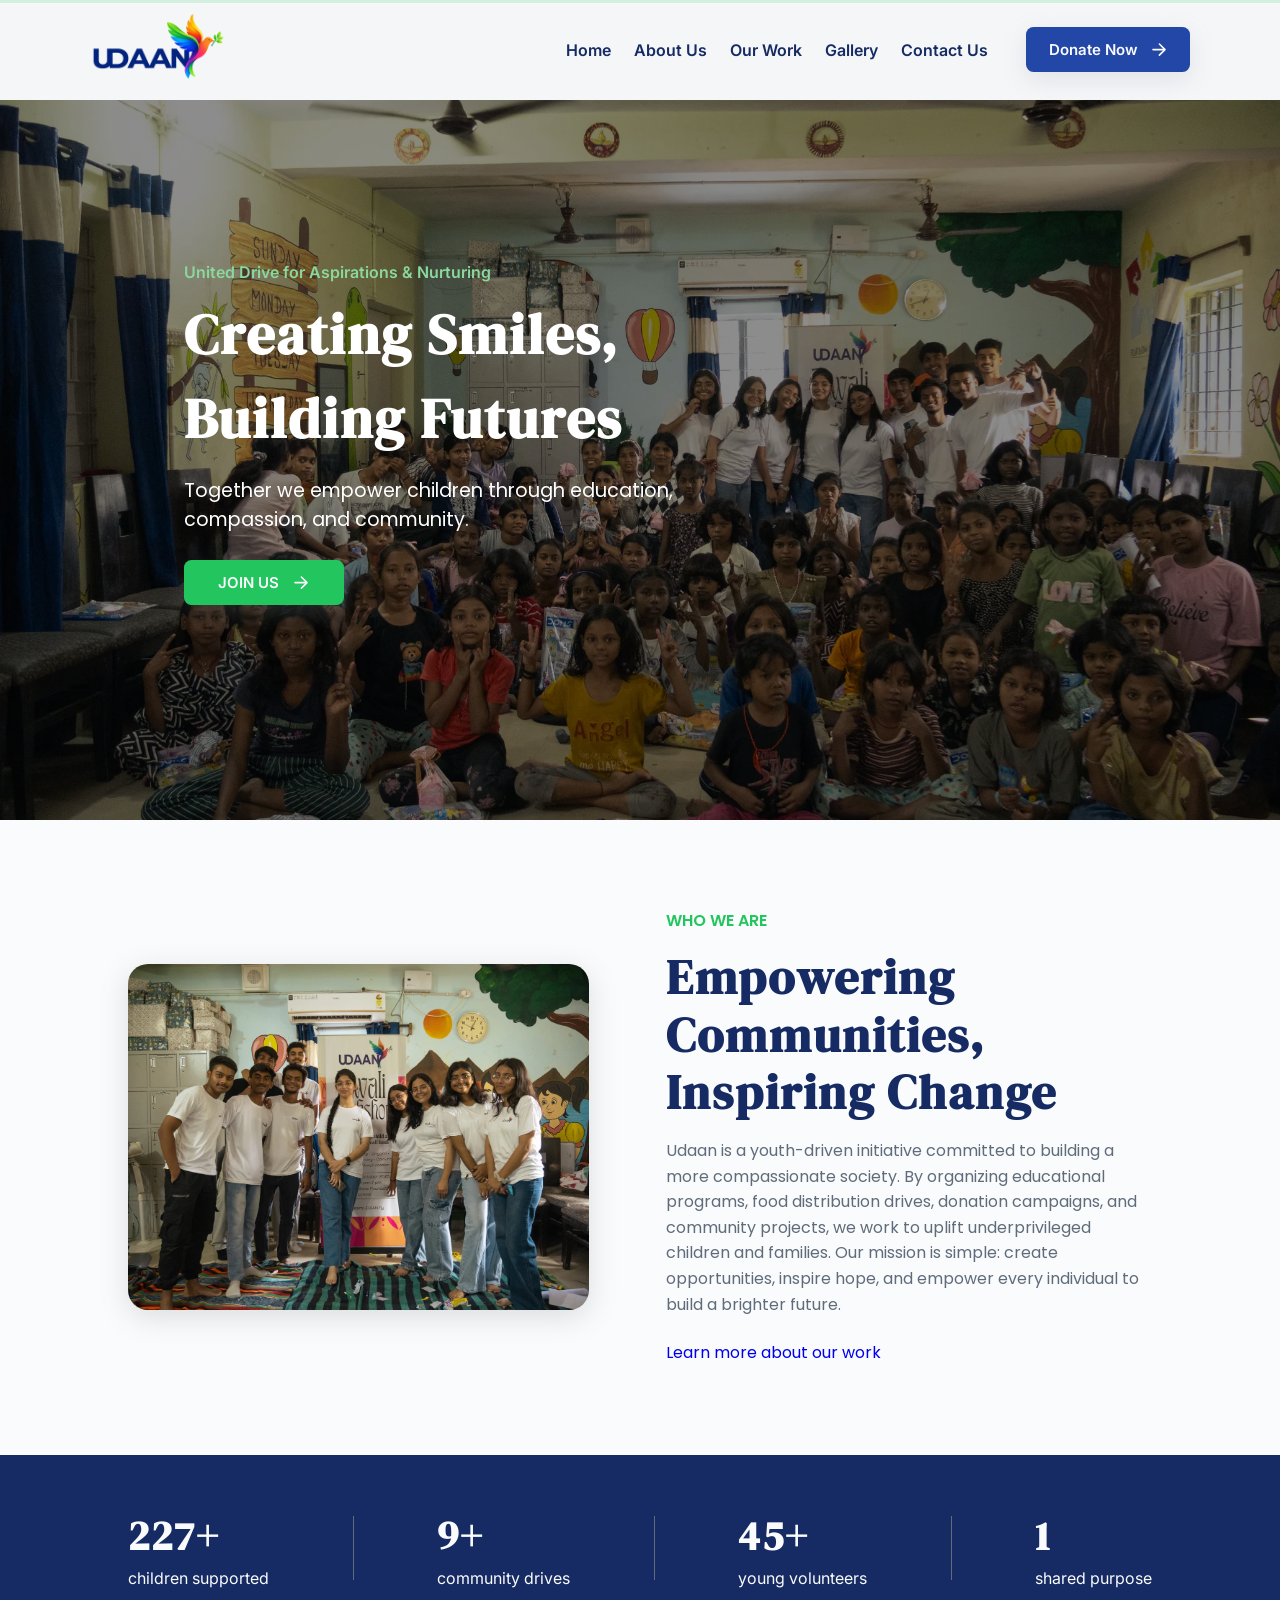
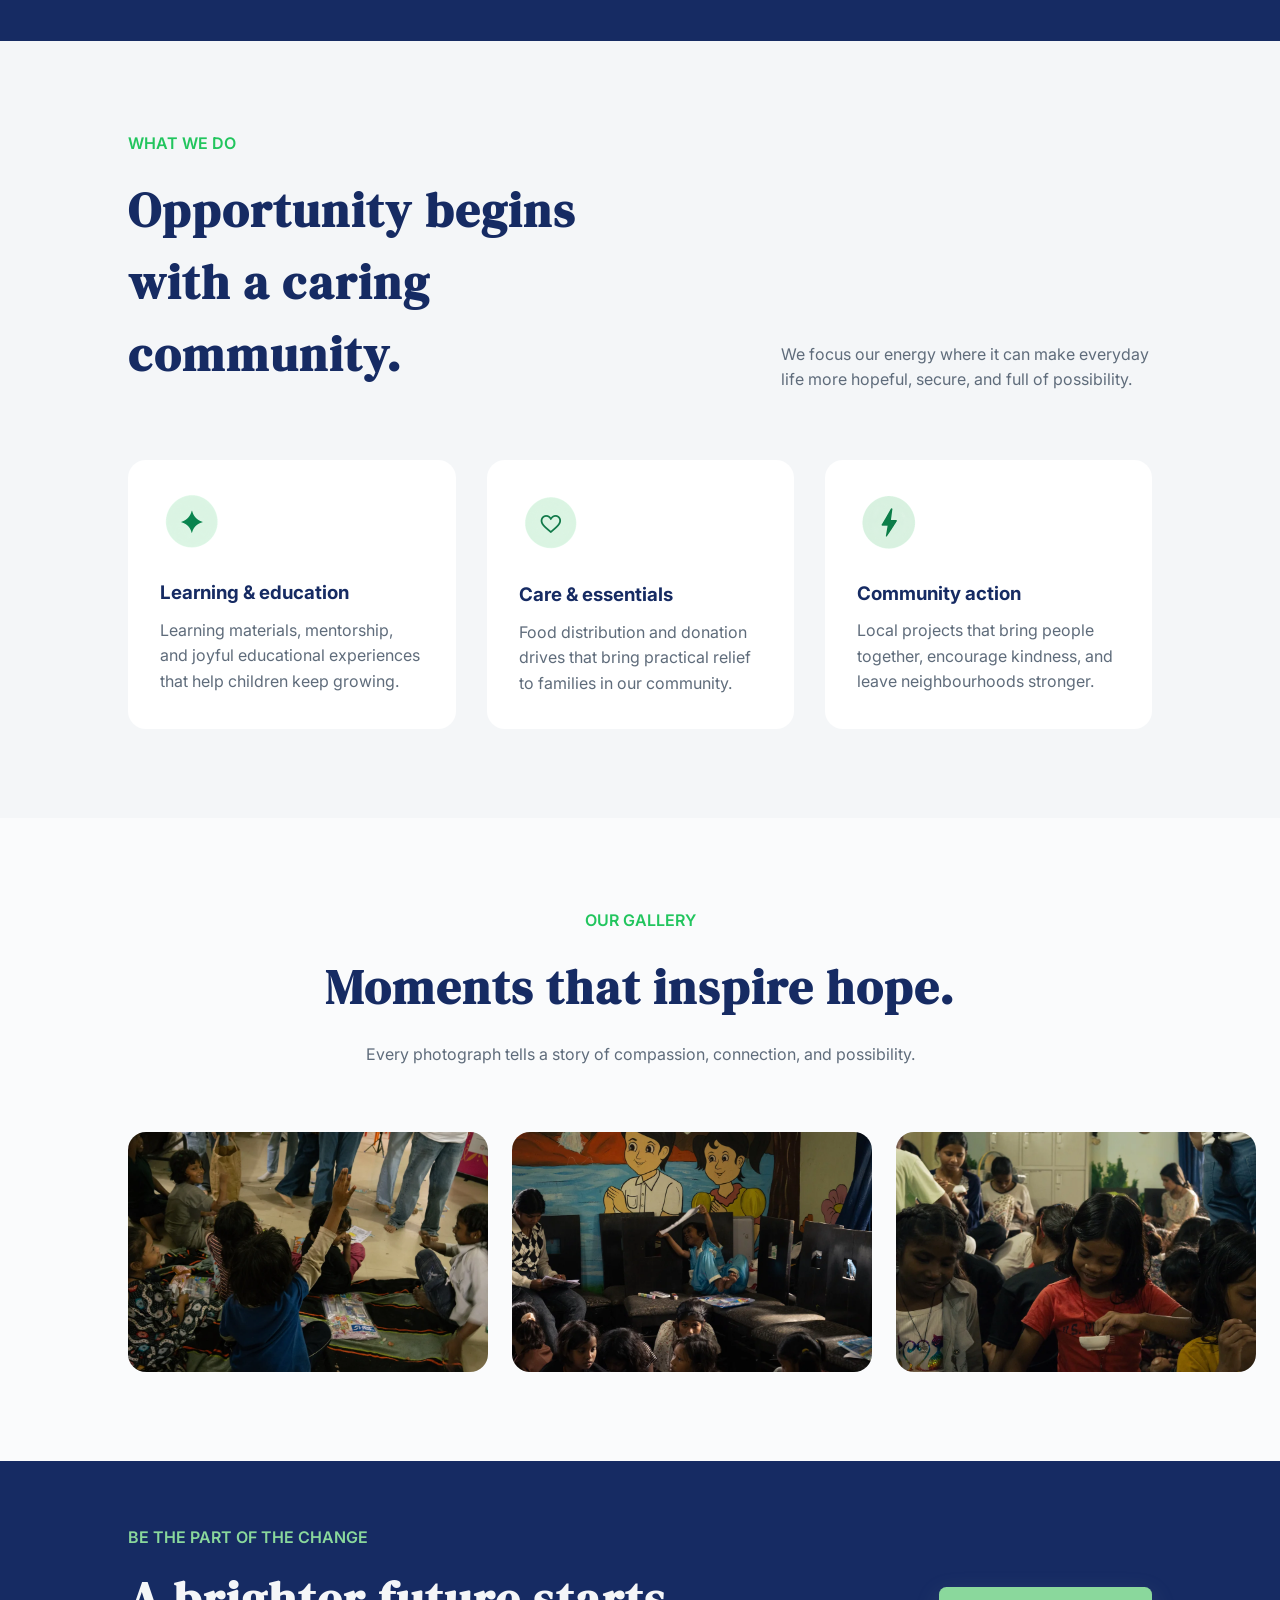
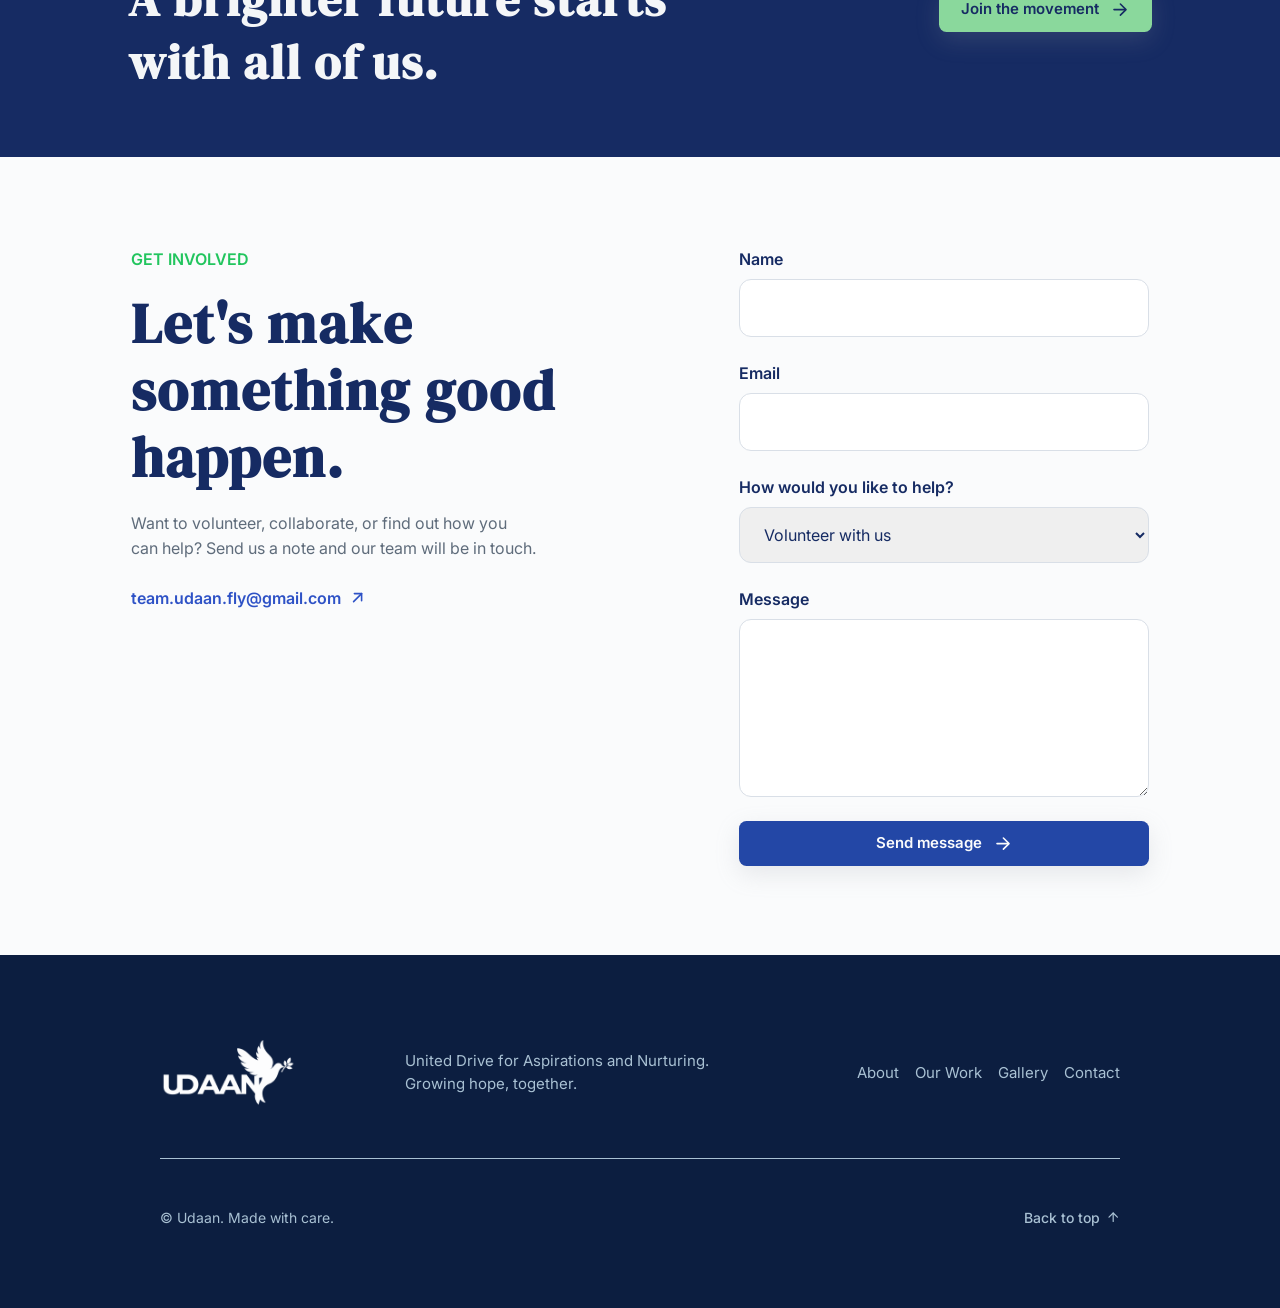
==== commit 5c776d9c: "Changed favicon" ====
--- a/index.html
+++ b/index.html
@@ -1,26 +1,57 @@
 <!DOCTYPE html>
-<html lang="en">
+<html lang="en-IN">
 <head>
+   <!-- Google tag (gtag.js) -->
+   <script async src="https://www.googletagmanager.com/gtag/js?id=G-JXF6B4J1TK"></script>
+   <script>
+     window.dataLayer = window.dataLayer || [];
+     function gtag(){dataLayer.push(arguments);}
+     gtag('js', new Date());
+
+     gtag('config', 'G-JXF6B4J1TK');
+   </script>
    <meta charset="UTF-8">
    <meta name="viewport" content="width=device-width, initial-scale=1.0">
+   <title>Udaan | Youth-Led Community Initiative - United Drive for Aspirations &amp; Nurturing</title>
    <meta name="description"
-          content="Udaan is a youth-led nonprofit organization dedicated to empowering underprivileged communities through education, community service, donation drives, and social impact initiatives.">
-   <meta name="robots" content="index, follow">
+         content="Udaan (Team Udaan) is a youth-led community initiative across India empowering underprivileged children through education, food distribution drives, support campaigns, and community service.">
+   <meta name="keywords"
+         content="Udaan, Team Udaan, youth community initiative India, child education initiative India, food distribution drive, support Udaan India, volunteer India, youth initiative Patna, child education Patna, volunteer in Bihar, Udaan Patna, United Drive for Aspirations and Nurturing">
+   <meta name="author" content="Udaan">
+   <meta name="robots" content="index, follow, max-image-preview:large, max-snippet:-1, max-video-preview:-1">
+   <meta name="theme-color" content="#162B63">
+
+   <!-- Local Origin & Geo Metadata (Rooted in Patna, Bihar, operating across India) -->
+   <meta name="geo.region" content="IN-BR">
+   <meta name="geo.placename" content="Patna, Bihar, India">
+   <meta name="geo.position" content="25.5941;85.1376">
+   <meta name="ICBM" content="25.5941, 85.1376">
+
+   <link rel="icon" href="favicon.ico" sizes="any">
    <link rel="icon"
-          type="image/png"
-          sizes="32x32"
-          href="assets/icons/favicon.png">
-   <link rel="canonical" href="https://udaan-website-9jr.pages.dev/">
+         type="image/png"
+         sizes="48x48"
+         href="assets/icons/favicon.png">
+   <link rel="icon"
+         type="image/png"
+         sizes="32x32"
+         href="assets/icons/favicon-32x32.png">
+   <link rel="icon"
+         type="image/png"
+         sizes="192x192"
+         href="assets/icons/icon-192x192.png">
+   <link rel="apple-touch-icon" sizes="180x180" href="assets/icons/apple-touch-icon.png">
+   <link rel="canonical" href="https://teamudaan.org/">
 
    <!-- Open Graph (Facebook, WhatsApp, LinkedIn, Discord) -->
    <meta property="og:type" content="website">
-   <meta property="og:url" content="https://udaan-website-9jr.pages.dev/">
+   <meta property="og:url" content="https://teamudaan.org/">
    <meta property="og:site_name" content="Udaan">
-   <meta property="og:locale" content="en_US">
+   <meta property="og:locale" content="en_IN">
    <meta property="og:title" content="Udaan | United Drive for Aspirations and Nurturing">
    <meta property="og:description" content="Building hope through education, compassion, and community. Join us in creating meaningful change.">
-   <meta property="og:image" content="https://udaan-website-9jr.pages.dev/assets/img/og-image.jpg">
-   <meta property="og:image:secure_url" content="https://udaan-website-9jr.pages.dev/assets/img/og-image.jpg">
+   <meta property="og:image" content="https://teamudaan.org/assets/img/og-image.jpg">
+   <meta property="og:image:secure_url" content="https://teamudaan.org/assets/img/og-image.jpg">
    <meta property="og:image:type" content="image/jpeg">
    <meta property="og:image:width" content="1200">
    <meta property="og:image:height" content="630">
@@ -28,18 +59,76 @@
 
    <!-- Twitter / X Cards -->
    <meta name="twitter:card" content="summary_large_image">
-   <meta name="twitter:url" content="https://udaan-website-9jr.pages.dev/">
+   <meta name="twitter:url" content="https://teamudaan.org/">
    <meta name="twitter:title" content="Udaan | United Drive for Aspirations and Nurturing">
    <meta name="twitter:description" content="Building hope through education, compassion, and community. Join us in creating meaningful change.">
-   <meta name="twitter:image" content="https://udaan-website-9jr.pages.dev/assets/img/og-image.jpg">
+   <meta name="twitter:image" content="https://teamudaan.org/assets/img/og-image.jpg">
    <meta name="twitter:image:alt" content="Udaan - United Drive for Aspirations and Nurturing">
 
+   <link rel="preconnect" href="https://fonts.googleapis.com">
+   <link rel="preconnect" href="https://fonts.gstatic.com" crossorigin>
    <link
       rel="preload"
       as="image"
       href="assets/img/hero.webp">
-   <title>Udaan - United Drive for Aspirations And Nurturing</title>
    <link rel="stylesheet" href="css/main.css">
+
+   <!-- Structured Data (Community initiative SEO across India, originating in Patna, Bihar) -->
+   <script type="application/ld+json">
+   {
+     "@context": "https://schema.org",
+     "@graph": [
+       {
+         "@type": "Organization",
+         "@id": "https://teamudaan.org/#organization",
+         "name": "Udaan - United Drive for Aspirations and Nurturing",
+         "alternateName": ["Team Udaan", "Udaan Community Initiative", "Udaan Patna"],
+         "url": "https://teamudaan.org/",
+         "logo": "https://teamudaan.org/assets/logo/logo.png",
+         "image": "https://teamudaan.org/assets/img/og-image.jpg",
+         "description": "Udaan is a youth-led community initiative across India dedicated to empowering underprivileged children and families through education, food distribution drives, support campaigns, and community service.",
+         "email": "team.udaan.fly@gmail.com",
+         "address": {
+           "@type": "PostalAddress",
+           "addressLocality": "Patna",
+           "addressRegion": "Bihar",
+           "addressCountry": "IN"
+         },
+         "areaServed": [
+           {
+             "@type": "Country",
+             "name": "India"
+           },
+           {
+             "@type": "State",
+             "name": "Bihar"
+           },
+           {
+             "@type": "City",
+             "name": "Patna"
+           }
+         ],
+         "sameAs": [
+           "https://www.instagram.com/team.udaan.fly/"
+         ],
+         "potentialAction": {
+           "@type": "DonateAction",
+           "target": "https://teamudaan.org/donation.html"
+         }
+       },
+       {
+         "@type": "WebSite",
+         "@id": "https://teamudaan.org/#website",
+         "url": "https://teamudaan.org/",
+         "name": "Udaan | Youth-Led Community Initiative",
+         "publisher": {
+           "@id": "https://teamudaan.org/#organization"
+         },
+         "inLanguage": "en-IN"
+       }
+     ]
+   }
+   </script>
 </head>
 <body>
    <!-- Loading Screen -->
@@ -58,21 +147,21 @@
    <header>
       <nav>
       <div class="logo" id="top">
-         <a href="index.html">
-            <img src="assets/logo/logo.webp" alt="Udaan - United Drive for Aspirations And Nurturing">
+         <a href="index.html" title="Udaan - United Drive for Aspirations &amp; Nurturing">
+            <img src="assets/logo/logo.webp" alt="Udaan - United Drive for Aspirations and Nurturing logo">
          </a>
       </div>
       <button class="nav-toggle" type="button" aria-expanded="false" aria-controls="primary-navigation" aria-label="Open navigation menu">
          <span></span><span></span><span></span>
       </button>
       <ul id="primary-navigation">
-         <li><a href="#top">Home</a></li>
-         <li><a href="#about">About Us</a></li>
-         <li><a href="#our-work">Our Work</a></li>
-         <li><a href="#gallery">Gallery</a></li>
-         <li><a href="#contact">Contact Us</a></li>
+         <li><a href="#top" title="Udaan Home">Home</a></li>
+         <li><a href="#about" title="About Udaan">About Us</a></li>
+         <li><a href="#our-work" title="Our Community Work">Our Work</a></li>
+         <li><a href="#gallery" title="Udaan Photo Gallery">Gallery</a></li>
+         <li><a href="#contact" title="Contact Udaan Team">Contact Us</a></li>
       </ul>
-      <a href="pages/donation.html" class="btn">
+      <a href="donation.html" class="btn" title="Donate to Udaan">
             <span>Donate Now</span>
 
             <svg
@@ -94,7 +183,7 @@
    
    <section class="hero">
 
-      <img src="assets/img/hero.webp" class="hero-image" alt="Udaan-Background" fetchpriority="high" decoding="async">
+      <img src="assets/img/hero.webp" class="hero-image" alt="Udaan youth volunteers empowering underprivileged children in Patna, Bihar" fetchpriority="high" decoding="async">
    
       <div class="hero-content">
          <span class="accent-txt">United Drive for Aspirations & Nurturing</span>
@@ -105,7 +194,7 @@
             compassion, and community.
         </p>
 
-        <a href="http://tinyurl.com/join-team-udaan" class="btn">
+        <a href="http://tinyurl.com/join-team-udaan" class="btn" title="Volunteer and join Team Udaan" target="_blank" rel="noopener noreferrer">
             <span>JOIN US</span>
 
             <svg
@@ -124,17 +213,17 @@
          </a>
       </div>
    </section>
-   <Section class="about" id="about">
-      <img src="assets/img/about.webp" alt="About Udaan" loading="lazy" decoding="async">
+   <section class="about" id="about">
+      <img src="assets/img/about.webp" alt="Team Udaan volunteers supporting underprivileged children and families in Patna" loading="lazy" decoding="async">
       <div class="abt-content">
          <span class="accent-txt">
             WHO WE ARE
          </span>
          <h2>Empowering Communities, Inspiring Change</h2>
          <p>Udaan is a youth-driven initiative committed to building a more compassionate society. By organizing educational programs, food distribution drives, donation campaigns, and community projects, we work to uplift underprivileged children and families. Our mission is simple: create opportunities, inspire hope, and empower every individual to build a brighter future.</p>
-         <a href="https://www.instagram.com/team.udaan.fly/">Learn more about our work</a>
-      </div>
-   </Section>
+         <a href="https://www.instagram.com/team.udaan.fly/" title="Follow Team Udaan on Instagram" target="_blank" rel="noopener noreferrer">Learn more about our work</a>
+      </div>
+   </section>
    <section class="stats">
       <div class="stats-card">
          <h2>250+</h2>
@@ -170,17 +259,17 @@
       </div>
       <div class="our-work-cards">
          <div class="cards">
-            <img src="assets/icons/sparkle.png" alt="icon" loading="lazy" decoding="async">
+            <img src="assets/icons/sparkle.png" alt="Learning and education programs icon" loading="lazy" decoding="async">
             <h3>Learning & education</h3>
             <p>Learning materials, mentorship, and joyful educational experiences that help children keep growing.</p>
          </div>
          <div class="cards">
-            <img src="assets/icons/heart.png" alt="icon" loading="lazy" decoding="async">
+            <img src="assets/icons/heart.png" alt="Care, food distribution and essentials icon" loading="lazy" decoding="async">
             <h3>Care & essentials</h3>
             <p>Food distribution and donation drives that bring practical relief to families in our community.</p>
          </div>
          <div class="cards">
-            <img src="assets/icons/bolt.png" alt="icon" loading="lazy" decoding="async">
+            <img src="assets/icons/bolt.png" alt="Community action projects icon" loading="lazy" decoding="async">
             <h3>Community action</h3>
             <p>Local projects that bring people together, encourage kindness, and leave neighbourhoods stronger.</p>
          </div>
@@ -195,18 +284,18 @@
       <div class="carousel">
          <div class="carousel-track">
 
-            <div class="carousel-img"><img src="assets/gallery/1.webp" alt="Gallery image 1" decoding="async"></div>
-            <div class="carousel-img"><img src="assets/gallery/2.webp" alt="Gallery image 2" decoding="async"></div>
-            <div class="carousel-img"><img src="assets/gallery/3.webp" alt="Gallery image 3" decoding="async"></div>
-            <div class="carousel-img"><img src="assets/gallery/4.webp" alt="Gallery image 4" loading="lazy" decoding="async"></div>
-            <div class="carousel-img"><img src="assets/gallery/5.webp" alt="Gallery image 5" loading="lazy" decoding="async"></div>
+            <div class="carousel-img"><img src="assets/gallery/1.webp" alt="Udaan children education and learning drive in Patna" decoding="async"></div>
+            <div class="carousel-img"><img src="assets/gallery/2.webp" alt="Udaan youth volunteers mentoring children in Patna" decoding="async"></div>
+            <div class="carousel-img"><img src="assets/gallery/3.webp" alt="Udaan food and essentials distribution drive in Bihar" decoding="async"></div>
+            <div class="carousel-img"><img src="assets/gallery/4.webp" alt="Community outreach campaign by Team Udaan in Patna" loading="lazy" decoding="async"></div>
+            <div class="carousel-img"><img src="assets/gallery/5.webp" alt="Smiling children supported by Udaan community drive" loading="lazy" decoding="async"></div>
 
             <!-- Duplicate -->
-            <div class="carousel-img"><img src="assets/gallery/1.webp" alt="Gallery image 1" decoding="async"></div>
-            <div class="carousel-img"><img src="assets/gallery/2.webp" alt="Gallery image 2" decoding="async"></div>
-            <div class="carousel-img"><img src="assets/gallery/3.webp" alt="Gallery image 3" decoding="async"></div>
-            <div class="carousel-img"><img src="assets/gallery/4.webp" alt="Gallery image 4" loading="lazy" decoding="async"></div>
-            <div class="carousel-img"><img src="assets/gallery/5.webp" alt="Gallery image 5" loading="lazy" decoding="async"></div>
+            <div class="carousel-img" aria-hidden="true"><img src="assets/gallery/1.webp" alt="" decoding="async"></div>
+            <div class="carousel-img" aria-hidden="true"><img src="assets/gallery/2.webp" alt="" decoding="async"></div>
+            <div class="carousel-img" aria-hidden="true"><img src="assets/gallery/3.webp" alt="" decoding="async"></div>
+            <div class="carousel-img" aria-hidden="true"><img src="assets/gallery/4.webp" alt="" loading="lazy" decoding="async"></div>
+            <div class="carousel-img" aria-hidden="true"><img src="assets/gallery/5.webp" alt="" loading="lazy" decoding="async"></div>
 
          </div>
       </div>
@@ -333,16 +422,16 @@
          <img src="assets/logo/logo.webp" alt="Udaan Logo" loading="lazy" decoding="async">
          <p>United Drive for Aspirations and Nurturing. <br> Growing hope, together.</p>
          <ul>
-            <li><a href="#about">About</a></li>
-            <li><a href="#our-work">Our Work</a></li>
-            <li><a href="#gallery">Gallery</a></li>
-            <li><a href="#contact">Contact</a></li>
+            <li><a href="#about" title="About Udaan">About</a></li>
+            <li><a href="#our-work" title="Our Community Work">Our Work</a></li>
+            <li><a href="#gallery" title="Udaan Photo Gallery">Gallery</a></li>
+            <li><a href="#contact" title="Contact Udaan Team">Contact</a></li>
          </ul>
       </div>
       <div class="line-horizontal"></div>
       <div class="footer-down">
          <span class="copyright">&copy; Udaan. Made with care.</span>
-         <a href="#top" class="back-to-top">
+         <a href="#top" class="back-to-top" title="Scroll back to top">
             <span>Back to top</span>
 
             <svg
--- a/css/main.css
+++ b/css/main.css
@@ -19,6 +19,9 @@
 *::after{
     box-sizing:border-box;
 }
+html {
+   scroll-behavior: smooth;
+}
 body,html {
    box-sizing: border-box;
    margin: 0;
@@ -58,7 +61,8 @@
    font-weight: 600;
    font-size: 17px;
 }
-ul li {
+nav ul li,
+footer ul li {
    cursor: pointer;
 }
 .btn {
@@ -185,6 +189,7 @@
 .stats-card h2 {
     margin: 0;
     font-size: 2.5rem;
+    font-variant-numeric: tabular-nums;
 }
 
 .line-vertical {
@@ -964,7 +969,7 @@
 .donation {
     position: relative;
     width: min(calc(100% - 2.5rem), 72rem);
-    margin: clamp(2.5rem, 5vw, 4rem) auto clamp(4rem, 7vw, 6rem);
+    margin: clamp(2.5rem, 5vw, 4rem) auto clamp(2.75rem, 5vw, 4rem);
     padding: clamp(2.25rem, 4.5vw, 3.75rem);
     grid-template-columns: repeat(2, minmax(0, 1fr));
     gap: clamp(2.5rem, 6vw, 5.5rem);
@@ -1103,6 +1108,58 @@
     color: var(--primary-bg);
 }
 
+.consent-check {
+    display: flex;
+    align-items: flex-start;
+    gap: .65rem;
+    padding: .75rem .9rem;
+    border: 1px solid var(--border);
+    border-radius: 10px;
+    background: var(--secondary-bg);
+    font-size: .88rem;
+    line-height: 1.45;
+    color: var(--secondary-text);
+    transition: border-color .2s ease, box-shadow .2s ease, background-color .2s ease;
+}
+
+.consent-check input[type="checkbox"] {
+    flex: 0 0 auto;
+    width: 1.1rem;
+    height: 1.1rem;
+    margin: .15rem 0 0;
+    accent-color: var(--primary-button);
+    cursor: pointer;
+}
+
+.consent-text {
+    flex: 1 1 auto;
+}
+
+.consent-text label {
+    cursor: pointer;
+    color: var(--primary-text);
+    font-weight: 500;
+}
+
+.consent-read-link {
+    display: inline-block;
+    margin-left: .25rem;
+    color: var(--primary-button);
+    font-weight: 600;
+    text-decoration: underline;
+    text-underline-offset: 2px;
+}
+
+.consent-read-link:hover {
+    color: var(--button-hover);
+}
+
+.consent-check.is-invalid {
+    border-color: #dc2626;
+    background: #fef2f2;
+    box-shadow: 0 0 0 3px rgba(220, 38, 38, .12);
+}
+
 .form-status,
 .donation-status {
     margin: 0;
@@ -1250,6 +1307,89 @@
     padding: 0;
 }
 
+.donation-notice {
+    width: min(calc(100% - 2.5rem), 72rem);
+    margin: 0 auto clamp(3.5rem, 6vw, 5.5rem);
+    padding: clamp(1.5rem, 3.5vw, 2.25rem) clamp(1.5rem, 4.5vw, 3.75rem);
+    border: 1px solid var(--border);
+    border-radius: 20px;
+    background: var(--secondary-bg);
+    scroll-margin-top: 1.5rem;
+    transition: border-color .3s ease, box-shadow .3s ease;
+}
+
+.donation-notice.is-highlighted {
+    border-color: var(--primary-button);
+    box-shadow: 0 0 0 4px rgba(35, 71, 166, .14);
+}
+
+.donation-notice-header {
+    display: flex;
+    align-items: center;
+    gap: .9rem;
+    margin-bottom: 1.15rem;
+}
+
+.notice-icon {
+    flex: 0 0 auto;
+    width: 2.65rem;
+    height: 2.65rem;
+    border-radius: 12px;
+    background: rgba(34, 197, 94, .14);
+    color: var(--success);
+    display: grid;
+    place-items: center;
+    font-size: 1.1rem;
+}
+
+.donation-notice-header .accent-txt {
+    display: block;
+    font-size: .78rem;
+    letter-spacing: .04em;
+}
+
+.donation-notice-header h3 {
+    margin: .15rem 0 0;
+    font-size: 1.15rem;
+    color: var(--primary-text);
+}
+
+.donation-notice-list {
+    margin: 0;
+    padding: 0;
+    list-style: none;
+    display: grid;
+    grid-template-columns: repeat(2, minmax(0, 1fr));
+    gap: .85rem 2rem;
+}
+
+.donation-notice-list li {
+    font-size: .88rem;
+    line-height: 1.6;
+    color: var(--secondary-text);
+}
+
+.donation-notice-list strong {
+    display: block;
+    margin-bottom: .15rem;
+    color: var(--primary-text);
+}
+
+.donation-notice-list code {
+    font-family: inherit;
+    font-weight: 600;
+    color: var(--primary-text);
+    font-size: .95em;
+    white-space: nowrap;
+}
+
+.donation-notice-list a {
+    color: var(--primary-button);
+    font-weight: 600;
+    text-decoration: underline;
+    text-underline-offset: 2px;
+}
+
 @media (min-width: 769px) {
     .donation::after {
         content: "";
@@ -1272,9 +1412,21 @@
     .donation {
         width: min(calc(100% - 2.5rem), 40rem);
         margin-top: 2rem;
+        margin-bottom: 2.5rem;
         padding: clamp(1.75rem, 6vw, 2.75rem) clamp(1.25rem, 5vw, 2.25rem);
         gap: 2.5rem;
         border-radius: 20px;
+    }
+
+    .donation-notice {
+        width: min(calc(100% - 2.5rem), 40rem);
+        padding: 1.5rem clamp(1.25rem, 5vw, 2.25rem);
+        border-radius: 18px;
+    }
+
+    .donation-notice-list {
+        grid-template-columns: 1fr;
+        gap: .75rem;
     }
 
     .donation-left {
@@ -1310,8 +1462,50 @@
     .donation {
         width: calc(100% - 2rem);
         margin-top: 1.5rem;
+        margin-bottom: 2rem;
+        padding: 1.5rem 1.15rem;
+    }
+
+    .donation-notice {
+        width: calc(100% - 2rem);
         margin-bottom: 3rem;
-        padding: 1.5rem 1.15rem;
+        padding: 1.25rem 1rem;
+        border-radius: 16px;
+    }
+
+    .donation-notice-header {
+        align-items: flex-start;
+        gap: .75rem;
+        margin-bottom: 1rem;
+    }
+
+    .notice-icon {
+        width: 2.25rem;
+        height: 2.25rem;
+        border-radius: 10px;
+        font-size: .95rem;
+    }
+
+    .donation-notice-header .accent-txt {
+        font-size: .7rem;
+    }
+
+    .donation-notice-header h3 {
+        font-size: 1.02rem;
+        line-height: 1.3;
+    }
+
+    .donation-notice-list {
+        gap: .65rem;
+    }
+
+    .donation-notice-list li {
+        background: var(--cards);
+        border: 1px solid var(--border);
+        border-radius: 12px;
+        padding: .8rem .9rem;
+        font-size: .85rem;
+        line-height: 1.55;
     }
 
     .upi-id-container,
